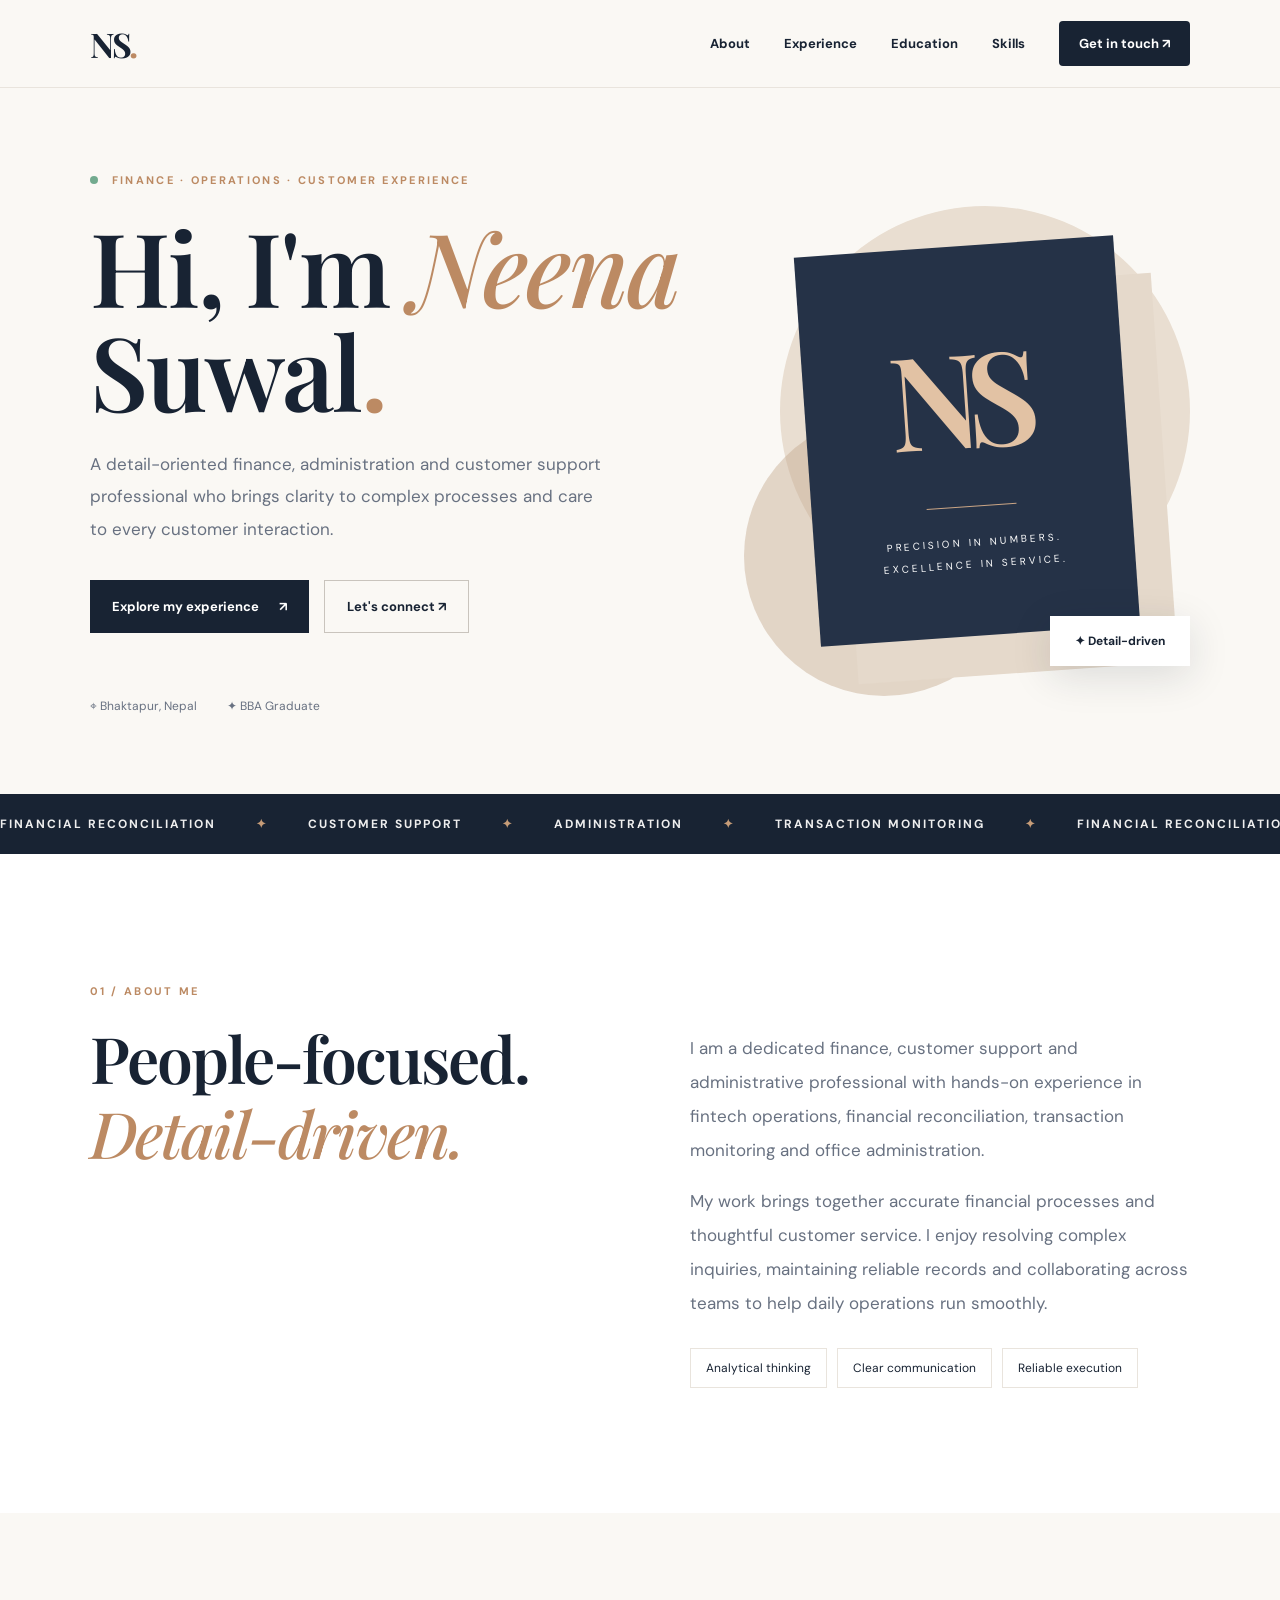
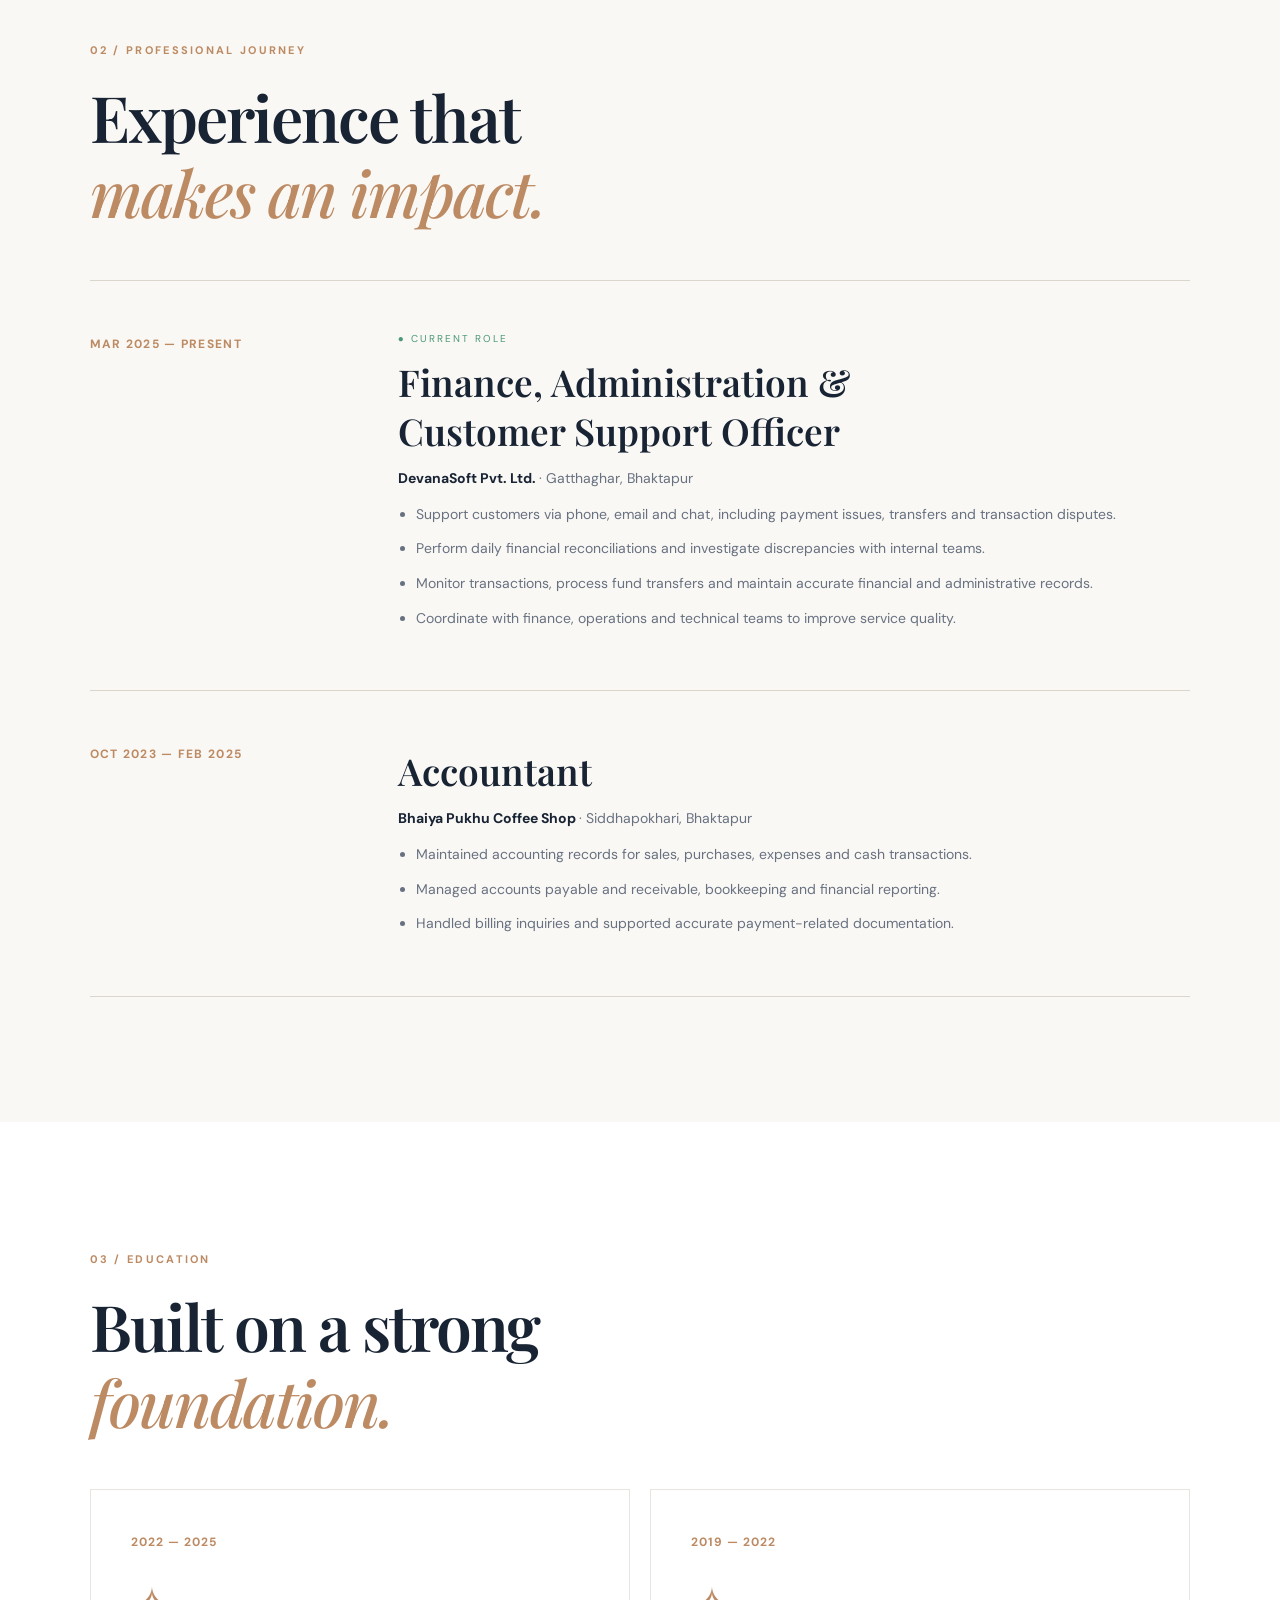
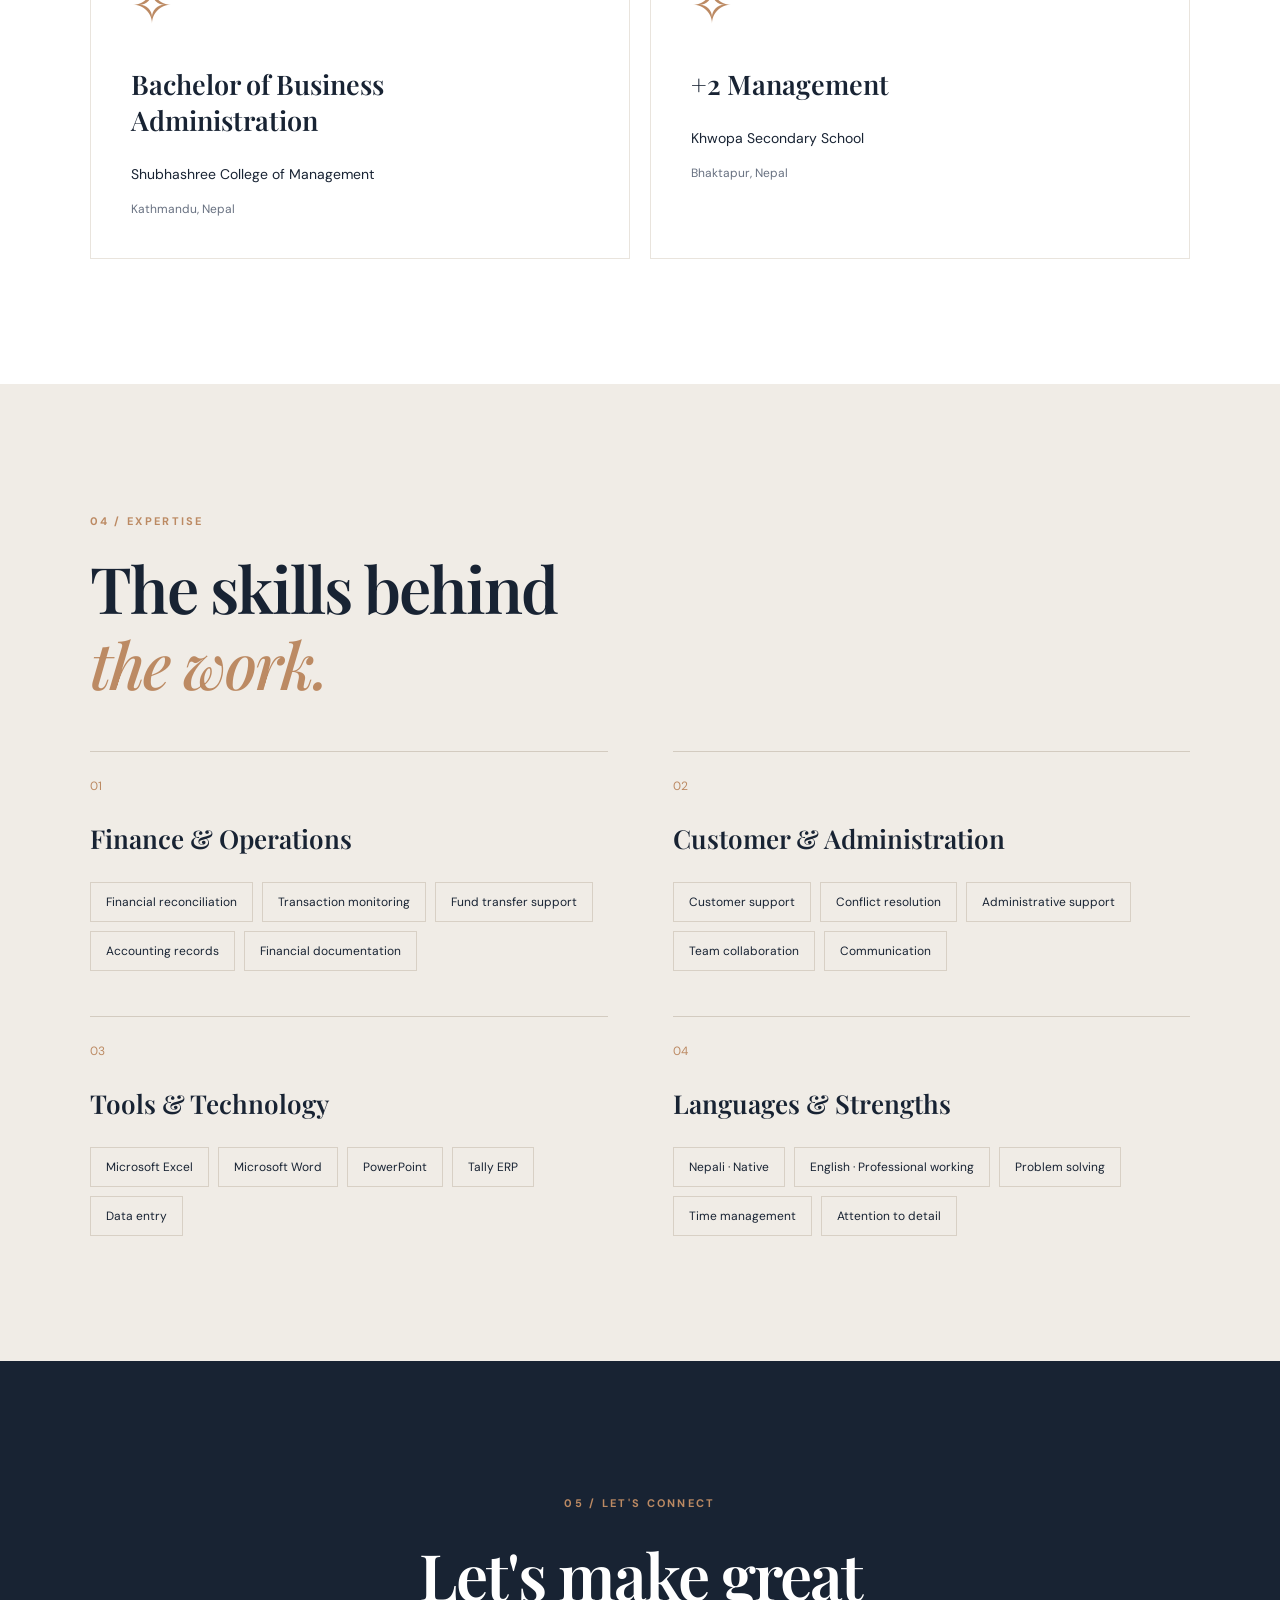
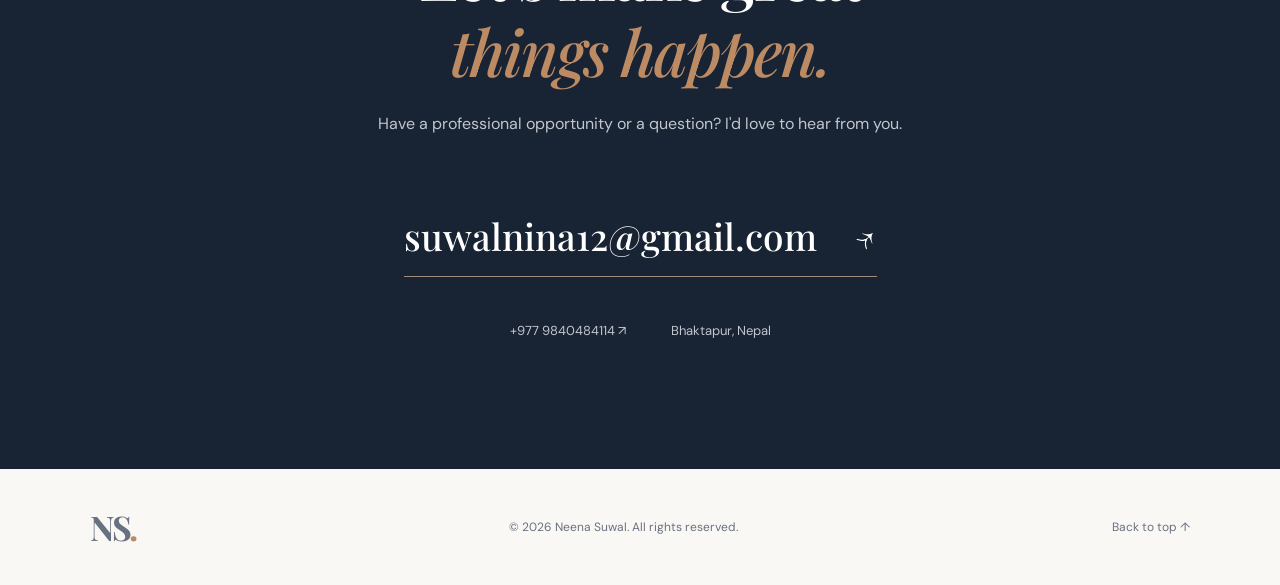
==== index.html @ aa57dc67 "Add files via upload" ====
<!DOCTYPE html>
<html lang="en">
<head>
<meta charset="UTF-8"><meta name="viewport" content="width=device-width,initial-scale=1"><meta name="description" content="Neena Suwal — Finance, Administration and Customer Support Professional based in Bhaktapur, Nepal."><meta name="theme-color" content="#101827"><title>Neena Suwal | Finance & Operations Professional</title>
<link rel="preconnect" href="https://fonts.googleapis.com"><link rel="preconnect" href="https://fonts.gstatic.com" crossorigin><link href="https://fonts.googleapis.com/css2?family=DM+Sans:wght@400;500;600;700&family=Playfair+Display:wght@500;600;700&display=swap" rel="stylesheet"><link rel="stylesheet" href="style.css">
</head>
<body>
<header class="nav"><a class="brand" href="#home">NS<span>.</span></a><button class="menu" aria-label="Toggle navigation" aria-expanded="false">☰</button><nav id="navlinks"><a href="#about">About</a><a href="#experience">Experience</a><a href="#education">Education</a><a href="#skills">Skills</a><a class="nav-cta" href="#contact">Get in touch ↗</a></nav></header>
<main>
<section id="home" class="hero"><div class="hero-content reveal"><span class="eyebrow"><span class="dot"></span> FINANCE · OPERATIONS · CUSTOMER EXPERIENCE</span><h1>Hi, I'm <em>Neena</em><br>Suwal<span class="period">.</span></h1><p class="hero-sub">A detail-oriented finance, administration and customer support professional who brings clarity to complex processes and care to every customer interaction.</p><div class="actions"><a class="btn primary" href="#experience">Explore my experience <span>↗</span></a><a class="btn ghost" href="mailto:suwalnina12@gmail.com">Let's connect ↗</a></div><div class="hero-meta"><span>⌖ Bhaktapur, Nepal</span><span>✦ BBA Graduate</span></div></div><div class="hero-art" aria-hidden="true"><div class="orb orb1"></div><div class="orb orb2"></div><div class="art-card"><div class="art-monogram">NS</div><div class="art-line"></div><span>PRECISION IN NUMBERS.<br>EXCELLENCE IN SERVICE.</span></div><div class="floating-tag">✦ Detail-driven</div></div></section>
<div class="ticker" aria-hidden="true"><div>FINANCIAL RECONCILIATION <span>✦</span> CUSTOMER SUPPORT <span>✦</span> ADMINISTRATION <span>✦</span> TRANSACTION MONITORING <span>✦</span> FINANCIAL RECONCILIATION <span>✦</span> CUSTOMER SUPPORT <span>✦</span></div></div>
<section id="about" class="section about"><div class="section-heading reveal"><span class="label">01 / ABOUT ME</span><h2>People-focused.<br><em>Detail-driven.</em></h2></div><div class="about-body reveal"><p>I am a dedicated finance, customer support and administrative professional with hands-on experience in fintech operations, financial reconciliation, transaction monitoring and office administration.</p><p>My work brings together accurate financial processes and thoughtful customer service. I enjoy resolving complex inquiries, maintaining reliable records and collaborating across teams to help daily operations run smoothly.</p><div class="pill-row"><span>Analytical thinking</span><span>Clear communication</span><span>Reliable execution</span></div></div></section>
<section id="experience" class="section experience"><div class="section-heading reveal"><span class="label">02 / PROFESSIONAL JOURNEY</span><h2>Experience that<br><em>makes an impact.</em></h2></div><div class="timeline"><article class="job reveal"><div class="job-date">MAR 2025 — PRESENT</div><div class="job-main"><span class="current">● CURRENT ROLE</span><h3>Finance, Administration &<br>Customer Support Officer</h3><p class="company">DevanaSoft Pvt. Ltd. <span>· Gatthaghar, Bhaktapur</span></p><ul><li>Support customers via phone, email and chat, including payment issues, transfers and transaction disputes.</li><li>Perform daily financial reconciliations and investigate discrepancies with internal teams.</li><li>Monitor transactions, process fund transfers and maintain accurate financial and administrative records.</li><li>Coordinate with finance, operations and technical teams to improve service quality.</li></ul></div></article><article class="job reveal"><div class="job-date">OCT 2023 — FEB 2025</div><div class="job-main"><h3>Accountant</h3><p class="company">Bhaiya Pukhu Coffee Shop <span>· Siddhapokhari, Bhaktapur</span></p><ul><li>Maintained accounting records for sales, purchases, expenses and cash transactions.</li><li>Managed accounts payable and receivable, bookkeeping and financial reporting.</li><li>Handled billing inquiries and supported accurate payment-related documentation.</li></ul></div></article></div></section>
<section id="education" class="section education"><div class="section-heading reveal"><span class="label">03 / EDUCATION</span><h2>Built on a strong<br><em>foundation.</em></h2></div><div class="edu-grid"><article class="edu-card reveal"><span class="edu-year">2022 — 2025</span><div class="edu-icon">✧</div><h3>Bachelor of Business Administration</h3><p>Shubhashree College of Management</p><span class="edu-place">Kathmandu, Nepal</span></article><article class="edu-card reveal"><span class="edu-year">2019 — 2022</span><div class="edu-icon">✧</div><h3>+2 Management</h3><p>Khwopa Secondary School</p><span class="edu-place">Bhaktapur, Nepal</span></article></div></section>
<section id="skills" class="section skills"><div class="section-heading reveal"><span class="label">04 / EXPERTISE</span><h2>The skills behind<br><em>the work.</em></h2></div><div class="skills-grid reveal"><div class="skill-group"><span class="skill-num">01</span><h3>Finance & Operations</h3><div class="skill-tags"><span>Financial reconciliation</span><span>Transaction monitoring</span><span>Fund transfer support</span><span>Accounting records</span><span>Financial documentation</span></div></div><div class="skill-group"><span class="skill-num">02</span><h3>Customer & Administration</h3><div class="skill-tags"><span>Customer support</span><span>Conflict resolution</span><span>Administrative support</span><span>Team collaboration</span><span>Communication</span></div></div><div class="skill-group"><span class="skill-num">03</span><h3>Tools & Technology</h3><div class="skill-tags"><span>Microsoft Excel</span><span>Microsoft Word</span><span>PowerPoint</span><span>Tally ERP</span><span>Data entry</span></div></div><div class="skill-group"><span class="skill-num">04</span><h3>Languages & Strengths</h3><div class="skill-tags"><span>Nepali · Native</span><span>English · Professional working</span><span>Problem solving</span><span>Time management</span><span>Attention to detail</span></div></div></div></section>
<section id="contact" class="contact section"><span class="label reveal">05 / LET'S CONNECT</span><h2 class="reveal">Let's make great<br><em>things happen.</em></h2><p class="reveal">Have a professional opportunity or a question? I'd love to hear from you.</p><a class="contact-email reveal" href="mailto:suwalnina12@gmail.com">suwalnina12@gmail.com <span>↗</span></a><div class="contact-details reveal"><a href="tel:+9779840484114">+977 9840484114 ↗</a><span>Bhaktapur, Nepal</span></div></section>
</main><footer><a href="#home" class="brand">NS<span>.</span></a><span>© <span id="year"></span> Neena Suwal. All rights reserved.</span><a href="#home">Back to top ↑</a></footer>
<script src="script.js"></script>
</body></html>
---- style.css ----
:root{--ink:#182333;--muted:#687181;--cream:#faf8f4;--white:#fff;--accent:#bc8a63;--line:#e9e4dd}*{box-sizing:border-box}html{scroll-behavior:smooth}body{margin:0;color:var(--ink);background:var(--cream);font-family:'DM Sans',sans-serif}a{color:inherit;text-decoration:none}button{font:inherit}.nav{height:88px;display:flex;align-items:center;justify-content:space-between;padding:0 7%;background:rgba(250,248,244,.94);position:sticky;top:0;z-index:30;border-bottom:1px solid var(--line);backdrop-filter:blur(14px)}.brand{font:700 34px 'Playfair Display',serif;letter-spacing:-3px}.brand span,.period{color:var(--accent)}nav{display:flex;align-items:center;gap:34px}nav a{font-size:13px;font-weight:700}nav a:hover{color:var(--accent)}.nav-cta{background:var(--ink);color:white;padding:14px 20px;border-radius:4px}.nav-cta:hover{color:white;background:var(--accent)}.menu{display:none}.hero{min-height:680px;display:grid;grid-template-columns:1.15fr .85fr;align-items:center;padding:80px 7%;gap:50px;overflow:hidden}.eyebrow,.label{font-size:11px;letter-spacing:2.3px;font-weight:700;color:var(--accent)}.dot{display:inline-block;background:#72aa8e;width:8px;height:8px;border-radius:50%;margin-right:9px}.hero h1,h2{font-family:'Playfair Display',serif;letter-spacing:-2px;font-weight:600}.hero h1{font-size:clamp(70px,8vw,125px);line-height:1.02;margin:25px 0}.hero h1 em,h2 em{font-weight:500;color:var(--accent)}.hero-sub{font-size:17px;line-height:1.9;color:var(--muted);max-width:520px}.actions{display:flex;gap:15px;margin:35px 0}.btn{padding:17px 22px;font-size:13px;font-weight:700;display:inline-flex;gap:20px;align-items:center}.primary{background:var(--ink);color:white}.primary:hover{background:var(--accent)}.ghost{border:1px solid #c9c4bd}.ghost:hover{border-color:var(--accent);color:var(--accent)}.hero-meta{display:flex;gap:30px;font-size:12px;color:var(--muted);margin-top:65px}.hero-art{height:510px;position:relative;display:grid;place-items:center}.orb{position:absolute;border-radius:50%}.orb1{width:410px;height:410px;background:#e9ded1;right:0;top:20px}.orb2{width:280px;height:280px;background:#c4a88e;left:0;bottom:0;opacity:.45}.art-card{position:relative;width:320px;height:390px;background:#253247;box-shadow:35px 40px 0 #e5d9cb;display:flex;flex-direction:column;align-items:center;justify-content:center;color:#fff;transform:rotate(-4deg)}.art-monogram{font:600 130px 'Playfair Display',serif;color:#e2c2a4;letter-spacing:-15px;margin-left:-15px}.art-line{height:1px;width:90px;background:#caa585;margin:25px 0}.art-card span{text-align:center;letter-spacing:3px;line-height:2.2;font-size:10px}.floating-tag{position:absolute;bottom:30px;right:0;background:white;box-shadow:0 10px 40px #18233322;padding:17px 25px;font-size:12px;font-weight:700}.ticker{background:var(--ink);color:#eee;padding:22px 0;overflow:hidden;white-space:nowrap;font-size:12px;letter-spacing:2px;font-weight:700}.ticker div{width:max-content;animation:marquee 30s linear infinite}.ticker span{color:#c69c78;margin:0 35px}@keyframes marquee{to{transform:translateX(-50%)}}.section{padding:125px 7%;scroll-margin-top:80px}.section-heading h2,.contact h2{font-size:clamp(43px,5vw,75px);line-height:1.18;margin:20px 0 50px}.about{display:grid;grid-template-columns:1fr 1fr;gap:9%;background:#fff}.about-body{padding-top:35px}.about-body p{font-size:17px;line-height:2;color:var(--muted)}.pill-row{display:flex;flex-wrap:wrap;gap:10px;margin-top:28px}.pill-row span,.skill-tags span{border:1px solid var(--line);padding:11px 15px;font-size:12px;background:#fff}.experience{background:var(--cream)}.timeline{border-top:1px solid #dcd5cb}.job{display:grid;grid-template-columns:28% 72%;border-bottom:1px solid #dcd5cb;padding:45px 0}.job-date{font-size:12px;letter-spacing:1.3px;color:var(--accent);font-weight:700;padding-top:10px}.current{font-size:10px;letter-spacing:2px;color:#4b9977}.job h3{font:600 clamp(24px,3vw,37px) 'Playfair Display',serif;margin:10px 0}.company{font-size:14px;font-weight:700}.company span{font-weight:400;color:var(--muted)}.job ul{padding-left:18px;max-width:720px;color:var(--muted);line-height:1.9;font-size:14px}.job li{margin:8px 0}.education{background:#fff}.edu-grid{display:grid;grid-template-columns:1fr 1fr;gap:20px}.edu-card{border:1px solid var(--line);padding:40px;min-height:320px;position:relative;transition:.3s}.edu-card:hover{border-color:var(--accent);transform:translateY(-5px)}.edu-year{font-size:12px;color:var(--accent);font-weight:700;letter-spacing:1px}.edu-icon{font-size:50px;color:var(--accent);margin:22px 0}.edu-card h3{font:600 27px 'Playfair Display',serif;max-width:350px}.edu-card p{font-size:14px}.edu-place{font-size:12px;color:var(--muted)}.skills{background:#f0ece6}.skills-grid{display:grid;grid-template-columns:1fr 1fr;gap:45px 65px}.skill-group{border-top:1px solid #d3cbc0;padding-top:22px}.skill-num{font-size:12px;color:var(--accent)}.skill-group h3{font:600 26px 'Playfair Display',serif}.skill-tags{display:flex;flex-wrap:wrap;gap:9px}.skill-tags span{background:transparent;border-color:#d8d0c5}.contact{background:var(--ink);color:#fff;text-align:center;padding-top:130px;padding-bottom:130px}.contact h2{margin:25px 0}.contact>p{color:#c1c6ce;font-size:16px}.contact-email{display:inline-flex;align-items:center;gap:35px;border-bottom:1px solid #9f8b7b;padding:16px 0;font:500 clamp(19px,3vw,37px) 'Playfair Display',serif;margin:45px 0}.contact-email:hover{color:#d7ae8c}.contact-details{display:flex;justify-content:center;gap:45px;color:#c1c6ce;font-size:13px}footer{display:flex;justify-content:space-between;align-items:center;padding:35px 7%;font-size:12px;color:var(--muted)}.reveal{opacity:0;transform:translateY(22px);transition:opacity .7s ease,transform .7s ease}.reveal.visible{opacity:1;transform:none}@media(max-width:850px){.nav{height:70px}.menu{display:block;background:none;border:0;font-size:24px;cursor:pointer}nav{display:none;position:absolute;top:70px;left:0;right:0;background:var(--cream);padding:25px 7%;flex-direction:column;align-items:flex-start;box-shadow:0 15px 20px #0001}nav.open{display:flex}.hero{grid-template-columns:1fr;padding-top:75px}.hero-art{height:380px}.orb1{width:310px;height:310px;right:12%}.orb2{width:200px;height:200px;left:15%}.art-card{width:245px;height:290px}.art-monogram{font-size:90px}.about{grid-template-columns:1fr;gap:0}.about-body{padding-top:0}.section{padding:85px 7%}}@media(max-width:580px){.hero{padding:55px 6%}.hero h1{font-size:67px}.hero-sub{font-size:15px}.actions{flex-wrap:wrap}.hero-meta{margin-top:40px;gap:15px;flex-wrap:wrap}.hero-art{height:340px}.section{padding:75px 6%}.job{grid-template-columns:1fr;gap:10px}.edu-grid,.skills-grid{grid-template-columns:1fr}.edu-card{min-height:280px}.contact-details{flex-direction:column;gap:15px}.contact-email{gap:12px}footer{gap:20px;flex-wrap:wrap}.section-heading h2{margin-bottom:30px}}@media(prefers-reduced-motion:reduce){*,*:before,*:after{animation:none!important;scroll-behavior:auto!important}.reveal{opacity:1;transform:none}}
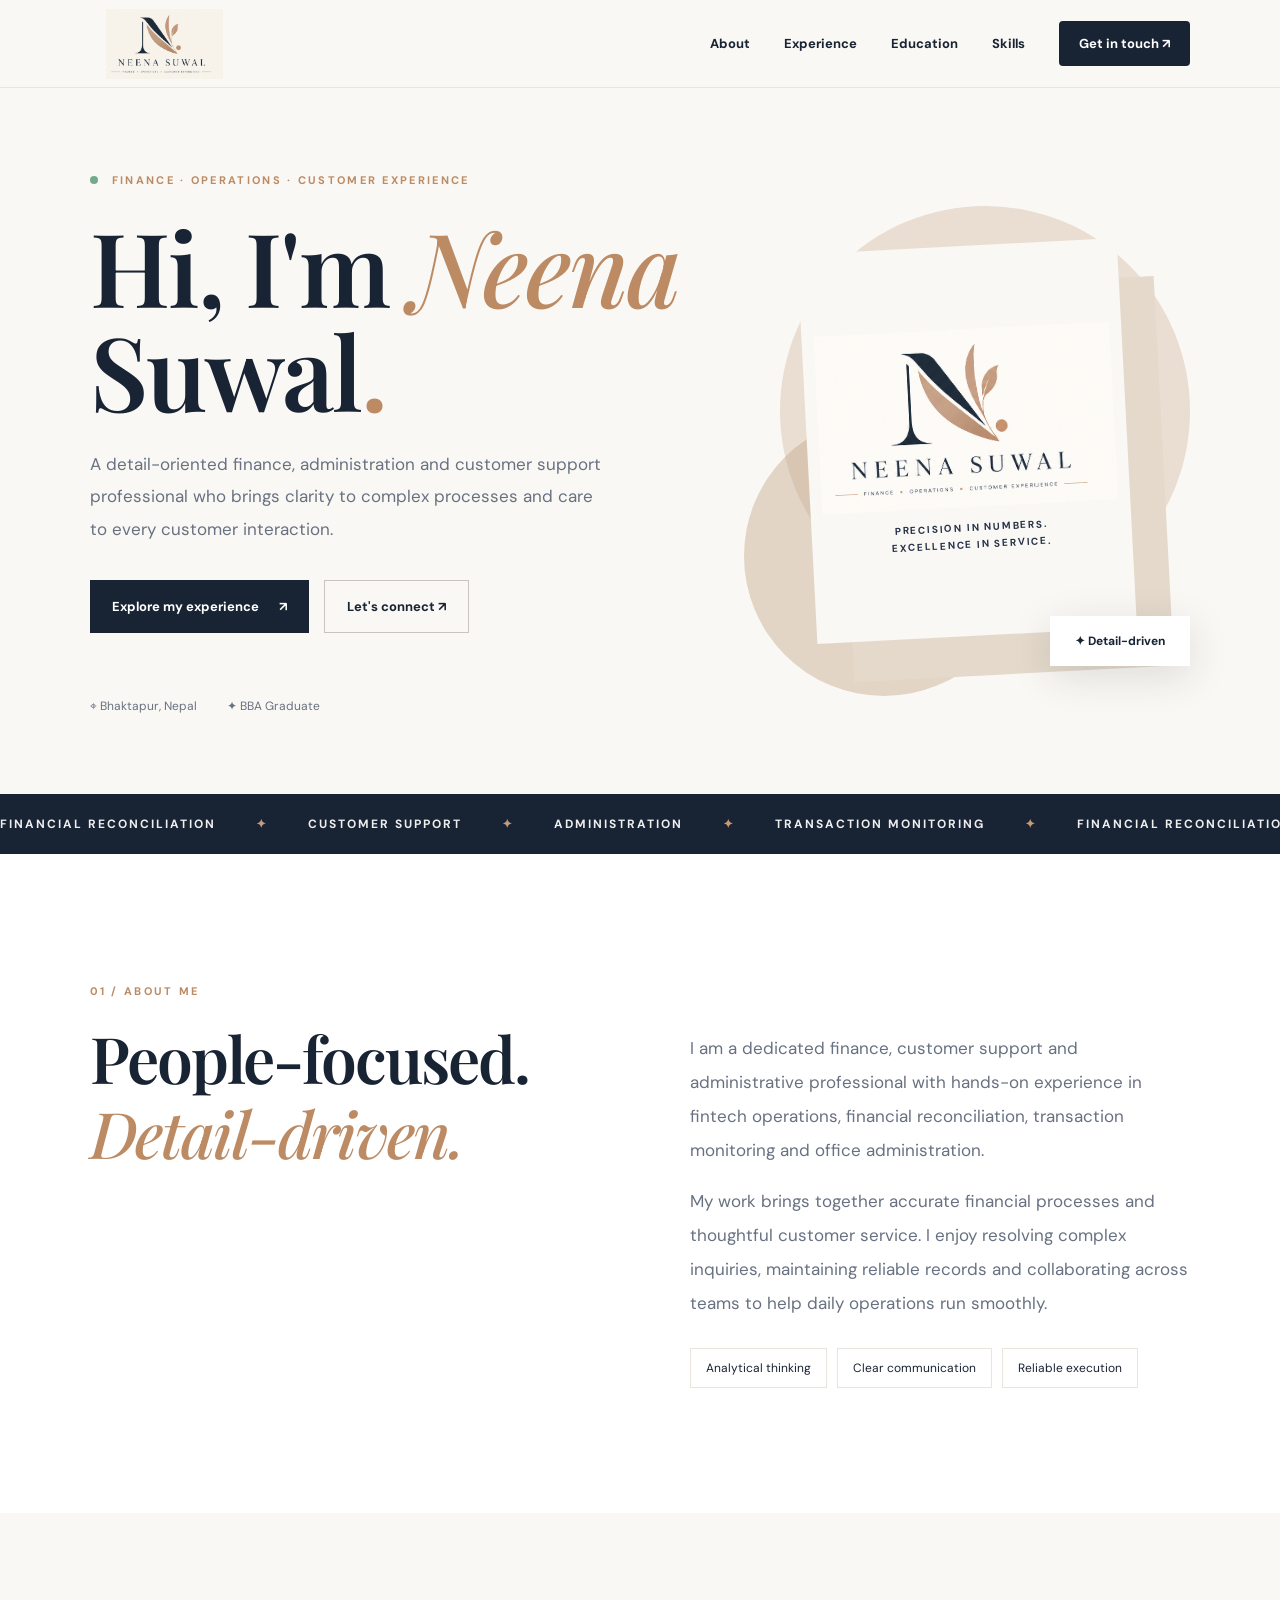
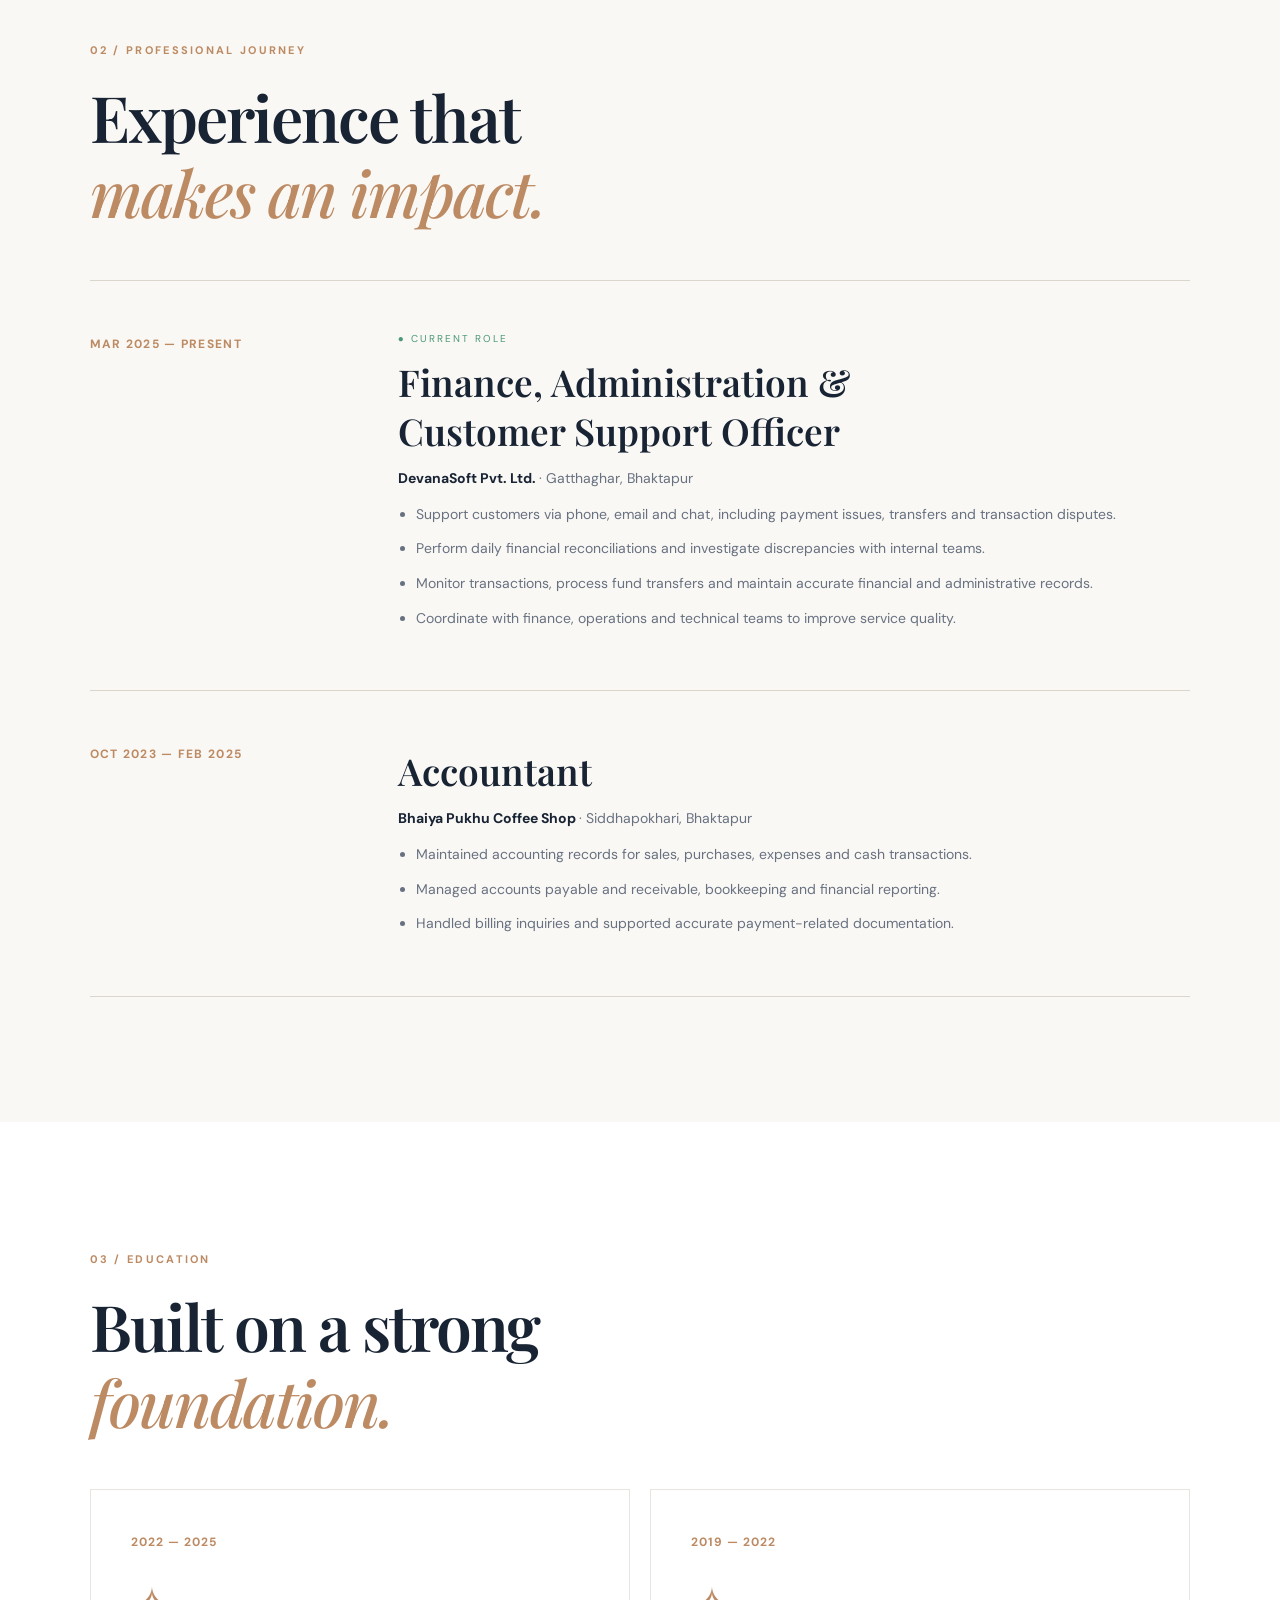
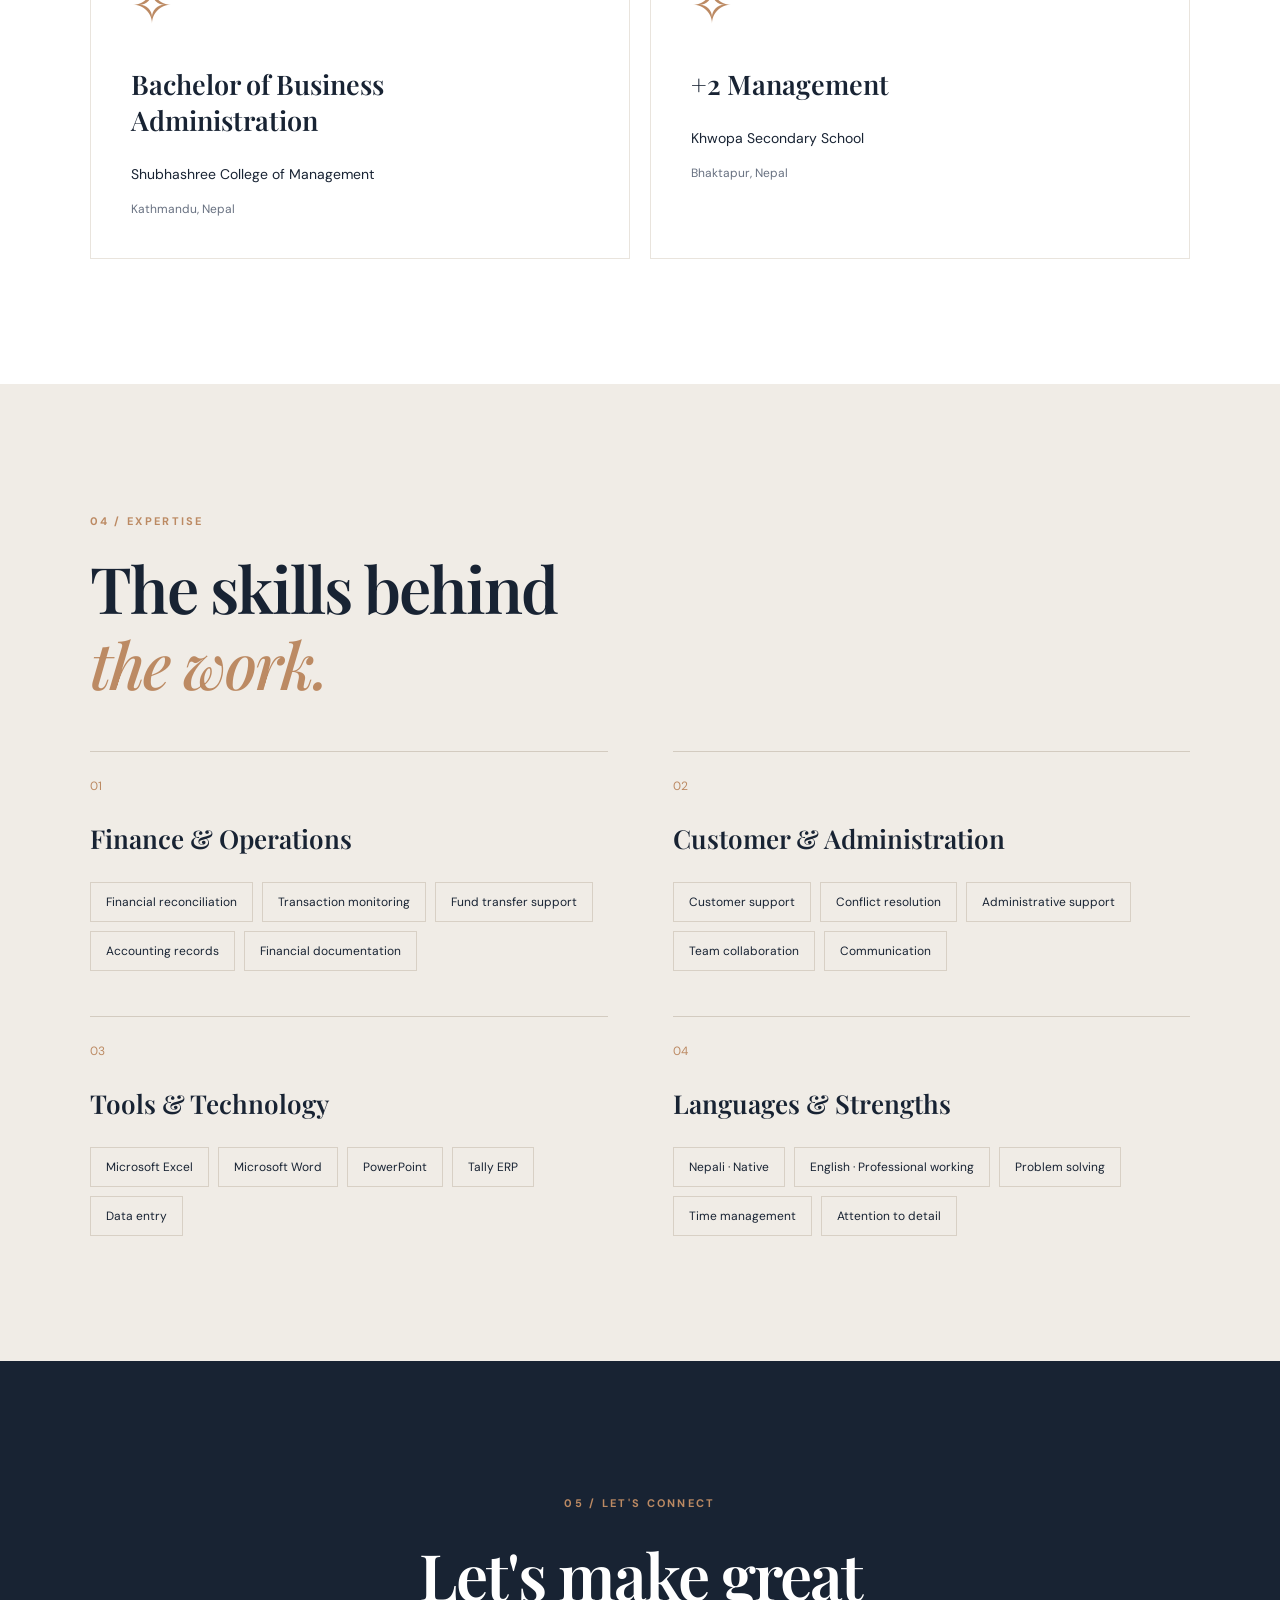
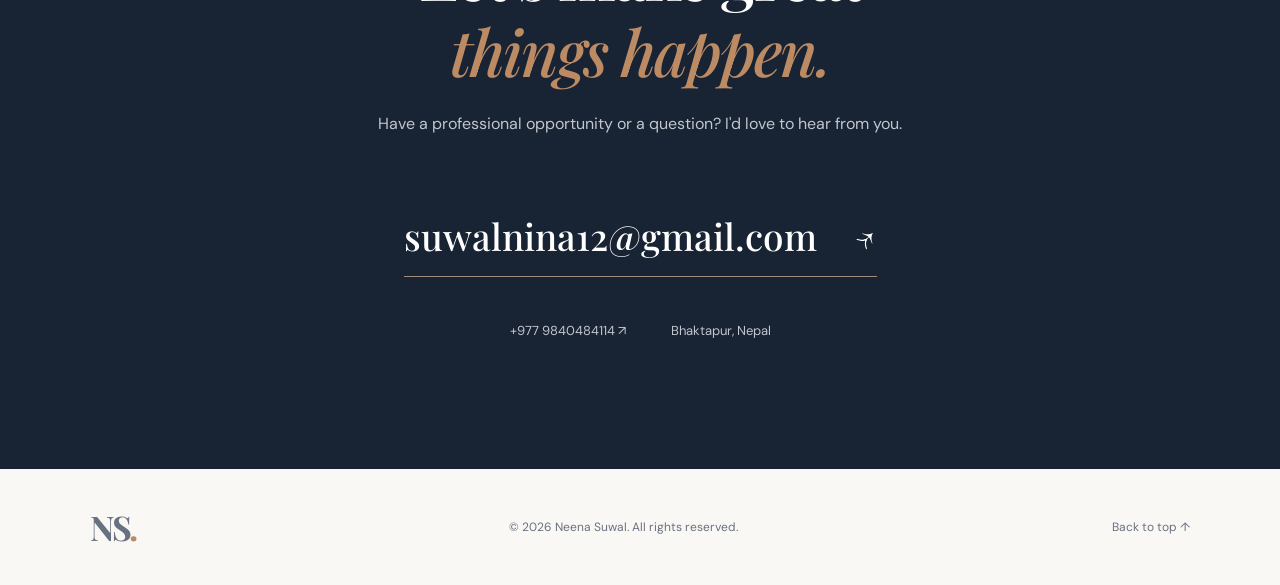
==== commit 15991c84: "Add files via upload" ====
--- a/index.html
+++ b/index.html
@@ -2,12 +2,12 @@
 <html lang="en">
 <head>
 <meta charset="UTF-8"><meta name="viewport" content="width=device-width,initial-scale=1"><meta name="description" content="Neena Suwal — Finance, Administration and Customer Support Professional based in Bhaktapur, Nepal."><meta name="theme-color" content="#101827"><title>Neena Suwal | Finance & Operations Professional</title>
-<link rel="preconnect" href="https://fonts.googleapis.com"><link rel="preconnect" href="https://fonts.gstatic.com" crossorigin><link href="https://fonts.googleapis.com/css2?family=DM+Sans:wght@400;500;600;700&family=Playfair+Display:wght@500;600;700&display=swap" rel="stylesheet"><link rel="stylesheet" href="style.css">
+<link rel="icon" type="image/png" href="neena-logo.png"><link rel="preconnect" href="https://fonts.googleapis.com"><link rel="preconnect" href="https://fonts.gstatic.com" crossorigin><link href="https://fonts.googleapis.com/css2?family=DM+Sans:wght@400;500;600;700&family=Playfair+Display:wght@500;600;700&display=swap" rel="stylesheet"><link rel="stylesheet" href="style.css">
 </head>
 <body>
-<header class="nav"><a class="brand" href="#home">NS<span>.</span></a><button class="menu" aria-label="Toggle navigation" aria-expanded="false">☰</button><nav id="navlinks"><a href="#about">About</a><a href="#experience">Experience</a><a href="#education">Education</a><a href="#skills">Skills</a><a class="nav-cta" href="#contact">Get in touch ↗</a></nav></header>
+<header class="nav"><a class="brand brand-logo" href="#home" aria-label="Neena Suwal home"><img src="neena-logo.png" alt="Neena Suwal logo"></a><button class="menu" aria-label="Toggle navigation" aria-expanded="false">☰</button><nav id="navlinks"><a href="#about">About</a><a href="#experience">Experience</a><a href="#education">Education</a><a href="#skills">Skills</a><a class="nav-cta" href="#contact">Get in touch ↗</a></nav></header>
 <main>
-<section id="home" class="hero"><div class="hero-content reveal"><span class="eyebrow"><span class="dot"></span> FINANCE · OPERATIONS · CUSTOMER EXPERIENCE</span><h1>Hi, I'm <em>Neena</em><br>Suwal<span class="period">.</span></h1><p class="hero-sub">A detail-oriented finance, administration and customer support professional who brings clarity to complex processes and care to every customer interaction.</p><div class="actions"><a class="btn primary" href="#experience">Explore my experience <span>↗</span></a><a class="btn ghost" href="mailto:suwalnina12@gmail.com">Let's connect ↗</a></div><div class="hero-meta"><span>⌖ Bhaktapur, Nepal</span><span>✦ BBA Graduate</span></div></div><div class="hero-art" aria-hidden="true"><div class="orb orb1"></div><div class="orb orb2"></div><div class="art-card"><div class="art-monogram">NS</div><div class="art-line"></div><span>PRECISION IN NUMBERS.<br>EXCELLENCE IN SERVICE.</span></div><div class="floating-tag">✦ Detail-driven</div></div></section>
+<section id="home" class="hero"><div class="hero-content reveal"><span class="eyebrow"><span class="dot"></span> FINANCE · OPERATIONS · CUSTOMER EXPERIENCE</span><h1>Hi, I'm <em>Neena</em><br>Suwal<span class="period">.</span></h1><p class="hero-sub">A detail-oriented finance, administration and customer support professional who brings clarity to complex processes and care to every customer interaction.</p><div class="actions"><a class="btn primary" href="#experience">Explore my experience <span>↗</span></a><a class="btn ghost" href="mailto:suwalnina12@gmail.com">Let's connect ↗</a></div><div class="hero-meta"><span>⌖ Bhaktapur, Nepal</span><span>✦ BBA Graduate</span></div></div><div class="hero-art" aria-hidden="true"><div class="orb orb1"></div><div class="orb orb2"></div><div class="art-card"><img class="hero-brand-image" src="neena-logo.png" alt="" /><span class="hero-brand-caption">PRECISION IN NUMBERS.<br>EXCELLENCE IN SERVICE.</span></div><div class="floating-tag">✦ Detail-driven</div></div></section>
 <div class="ticker" aria-hidden="true"><div>FINANCIAL RECONCILIATION <span>✦</span> CUSTOMER SUPPORT <span>✦</span> ADMINISTRATION <span>✦</span> TRANSACTION MONITORING <span>✦</span> FINANCIAL RECONCILIATION <span>✦</span> CUSTOMER SUPPORT <span>✦</span></div></div>
 <section id="about" class="section about"><div class="section-heading reveal"><span class="label">01 / ABOUT ME</span><h2>People-focused.<br><em>Detail-driven.</em></h2></div><div class="about-body reveal"><p>I am a dedicated finance, customer support and administrative professional with hands-on experience in fintech operations, financial reconciliation, transaction monitoring and office administration.</p><p>My work brings together accurate financial processes and thoughtful customer service. I enjoy resolving complex inquiries, maintaining reliable records and collaborating across teams to help daily operations run smoothly.</p><div class="pill-row"><span>Analytical thinking</span><span>Clear communication</span><span>Reliable execution</span></div></div></section>
 <section id="experience" class="section experience"><div class="section-heading reveal"><span class="label">02 / PROFESSIONAL JOURNEY</span><h2>Experience that<br><em>makes an impact.</em></h2></div><div class="timeline"><article class="job reveal"><div class="job-date">MAR 2025 — PRESENT</div><div class="job-main"><span class="current">● CURRENT ROLE</span><h3>Finance, Administration &<br>Customer Support Officer</h3><p class="company">DevanaSoft Pvt. Ltd. <span>· Gatthaghar, Bhaktapur</span></p><ul><li>Support customers via phone, email and chat, including payment issues, transfers and transaction disputes.</li><li>Perform daily financial reconciliations and investigate discrepancies with internal teams.</li><li>Monitor transactions, process fund transfers and maintain accurate financial and administrative records.</li><li>Coordinate with finance, operations and technical teams to improve service quality.</li></ul></div></article><article class="job reveal"><div class="job-date">OCT 2023 — FEB 2025</div><div class="job-main"><h3>Accountant</h3><p class="company">Bhaiya Pukhu Coffee Shop <span>· Siddhapokhari, Bhaktapur</span></p><ul><li>Maintained accounting records for sales, purchases, expenses and cash transactions.</li><li>Managed accounts payable and receivable, bookkeeping and financial reporting.</li><li>Handled billing inquiries and supported accurate payment-related documentation.</li></ul></div></article></div></section>
--- a/style.css
+++ b/style.css
@@ -1 +1,10 @@
 :root{--ink:#182333;--muted:#687181;--cream:#faf8f4;--white:#fff;--accent:#bc8a63;--line:#e9e4dd}*{box-sizing:border-box}html{scroll-behavior:smooth}body{margin:0;color:var(--ink);background:var(--cream);font-family:'DM Sans',sans-serif}a{color:inherit;text-decoration:none}button{font:inherit}.nav{height:88px;display:flex;align-items:center;justify-content:space-between;padding:0 7%;background:rgba(250,248,244,.94);position:sticky;top:0;z-index:30;border-bottom:1px solid var(--line);backdrop-filter:blur(14px)}.brand{font:700 34px 'Playfair Display',serif;letter-spacing:-3px}.brand span,.period{color:var(--accent)}nav{display:flex;align-items:center;gap:34px}nav a{font-size:13px;font-weight:700}nav a:hover{color:var(--accent)}.nav-cta{background:var(--ink);color:white;padding:14px 20px;border-radius:4px}.nav-cta:hover{color:white;background:var(--accent)}.menu{display:none}.hero{min-height:680px;display:grid;grid-template-columns:1.15fr .85fr;align-items:center;padding:80px 7%;gap:50px;overflow:hidden}.eyebrow,.label{font-size:11px;letter-spacing:2.3px;font-weight:700;color:var(--accent)}.dot{display:inline-block;background:#72aa8e;width:8px;height:8px;border-radius:50%;margin-right:9px}.hero h1,h2{font-family:'Playfair Display',serif;letter-spacing:-2px;font-weight:600}.hero h1{font-size:clamp(70px,8vw,125px);line-height:1.02;margin:25px 0}.hero h1 em,h2 em{font-weight:500;color:var(--accent)}.hero-sub{font-size:17px;line-height:1.9;color:var(--muted);max-width:520px}.actions{display:flex;gap:15px;margin:35px 0}.btn{padding:17px 22px;font-size:13px;font-weight:700;display:inline-flex;gap:20px;align-items:center}.primary{background:var(--ink);color:white}.primary:hover{background:var(--accent)}.ghost{border:1px solid #c9c4bd}.ghost:hover{border-color:var(--accent);color:var(--accent)}.hero-meta{display:flex;gap:30px;font-size:12px;color:var(--muted);margin-top:65px}.hero-art{height:510px;position:relative;display:grid;place-items:center}.orb{position:absolute;border-radius:50%}.orb1{width:410px;height:410px;background:#e9ded1;right:0;top:20px}.orb2{width:280px;height:280px;background:#c4a88e;left:0;bottom:0;opacity:.45}.art-card{position:relative;width:320px;height:390px;background:#253247;box-shadow:35px 40px 0 #e5d9cb;display:flex;flex-direction:column;align-items:center;justify-content:center;color:#fff;transform:rotate(-4deg)}.art-monogram{font:600 130px 'Playfair Display',serif;color:#e2c2a4;letter-spacing:-15px;margin-left:-15px}.art-line{height:1px;width:90px;background:#caa585;margin:25px 0}.art-card span{text-align:center;letter-spacing:3px;line-height:2.2;font-size:10px}.floating-tag{position:absolute;bottom:30px;right:0;background:white;box-shadow:0 10px 40px #18233322;padding:17px 25px;font-size:12px;font-weight:700}.ticker{background:var(--ink);color:#eee;padding:22px 0;overflow:hidden;white-space:nowrap;font-size:12px;letter-spacing:2px;font-weight:700}.ticker div{width:max-content;animation:marquee 30s linear infinite}.ticker span{color:#c69c78;margin:0 35px}@keyframes marquee{to{transform:translateX(-50%)}}.section{padding:125px 7%;scroll-margin-top:80px}.section-heading h2,.contact h2{font-size:clamp(43px,5vw,75px);line-height:1.18;margin:20px 0 50px}.about{display:grid;grid-template-columns:1fr 1fr;gap:9%;background:#fff}.about-body{padding-top:35px}.about-body p{font-size:17px;line-height:2;color:var(--muted)}.pill-row{display:flex;flex-wrap:wrap;gap:10px;margin-top:28px}.pill-row span,.skill-tags span{border:1px solid var(--line);padding:11px 15px;font-size:12px;background:#fff}.experience{background:var(--cream)}.timeline{border-top:1px solid #dcd5cb}.job{display:grid;grid-template-columns:28% 72%;border-bottom:1px solid #dcd5cb;padding:45px 0}.job-date{font-size:12px;letter-spacing:1.3px;color:var(--accent);font-weight:700;padding-top:10px}.current{font-size:10px;letter-spacing:2px;color:#4b9977}.job h3{font:600 clamp(24px,3vw,37px) 'Playfair Display',serif;margin:10px 0}.company{font-size:14px;font-weight:700}.company span{font-weight:400;color:var(--muted)}.job ul{padding-left:18px;max-width:720px;color:var(--muted);line-height:1.9;font-size:14px}.job li{margin:8px 0}.education{background:#fff}.edu-grid{display:grid;grid-template-columns:1fr 1fr;gap:20px}.edu-card{border:1px solid var(--line);padding:40px;min-height:320px;position:relative;transition:.3s}.edu-card:hover{border-color:var(--accent);transform:translateY(-5px)}.edu-year{font-size:12px;color:var(--accent);font-weight:700;letter-spacing:1px}.edu-icon{font-size:50px;color:var(--accent);margin:22px 0}.edu-card h3{font:600 27px 'Playfair Display',serif;max-width:350px}.edu-card p{font-size:14px}.edu-place{font-size:12px;color:var(--muted)}.skills{background:#f0ece6}.skills-grid{display:grid;grid-template-columns:1fr 1fr;gap:45px 65px}.skill-group{border-top:1px solid #d3cbc0;padding-top:22px}.skill-num{font-size:12px;color:var(--accent)}.skill-group h3{font:600 26px 'Playfair Display',serif}.skill-tags{display:flex;flex-wrap:wrap;gap:9px}.skill-tags span{background:transparent;border-color:#d8d0c5}.contact{background:var(--ink);color:#fff;text-align:center;padding-top:130px;padding-bottom:130px}.contact h2{margin:25px 0}.contact>p{color:#c1c6ce;font-size:16px}.contact-email{display:inline-flex;align-items:center;gap:35px;border-bottom:1px solid #9f8b7b;padding:16px 0;font:500 clamp(19px,3vw,37px) 'Playfair Display',serif;margin:45px 0}.contact-email:hover{color:#d7ae8c}.contact-details{display:flex;justify-content:center;gap:45px;color:#c1c6ce;font-size:13px}footer{display:flex;justify-content:space-between;align-items:center;padding:35px 7%;font-size:12px;color:var(--muted)}.reveal{opacity:0;transform:translateY(22px);transition:opacity .7s ease,transform .7s ease}.reveal.visible{opacity:1;transform:none}@media(max-width:850px){.nav{height:70px}.menu{display:block;background:none;border:0;font-size:24px;cursor:pointer}nav{display:none;position:absolute;top:70px;left:0;right:0;background:var(--cream);padding:25px 7%;flex-direction:column;align-items:flex-start;box-shadow:0 15px 20px #0001}nav.open{display:flex}.hero{grid-template-columns:1fr;padding-top:75px}.hero-art{height:380px}.orb1{width:310px;height:310px;right:12%}.orb2{width:200px;height:200px;left:15%}.art-card{width:245px;height:290px}.art-monogram{font-size:90px}.about{grid-template-columns:1fr;gap:0}.about-body{padding-top:0}.section{padding:85px 7%}}@media(max-width:580px){.hero{padding:55px 6%}.hero h1{font-size:67px}.hero-sub{font-size:15px}.actions{flex-wrap:wrap}.hero-meta{margin-top:40px;gap:15px;flex-wrap:wrap}.hero-art{height:340px}.section{padding:75px 6%}.job{grid-template-columns:1fr;gap:10px}.edu-grid,.skills-grid{grid-template-columns:1fr}.edu-card{min-height:280px}.contact-details{flex-direction:column;gap:15px}.contact-email{gap:12px}footer{gap:20px;flex-wrap:wrap}.section-heading h2{margin-bottom:30px}}@media(prefers-reduced-motion:reduce){*,*:before,*:after{animation:none!important;scroll-behavior:auto!important}.reveal{opacity:1;transform:none}}
+
+/* Neena Suwal brand logo */
+.brand-logo{display:inline-flex;align-items:center;flex-shrink:0;letter-spacing:normal}
+.brand-logo img{display:block;width:150px;height:70px;object-fit:contain;mix-blend-mode:multiply}
+.art-card{background:#faf8f4;padding:18px 12px;transform:rotate(-3deg);overflow:hidden}
+.hero-brand-image{display:block;width:100%;max-height:265px;object-fit:contain}
+.art-card .hero-brand-caption{color:#253247;font-weight:700;letter-spacing:1.8px;line-height:1.7;margin-top:12px}
+footer .brand-logo img{width:125px;height:55px}
+@media(max-width:850px){.brand-logo img{width:125px;height:60px}.hero-brand-image{max-height:190px}}
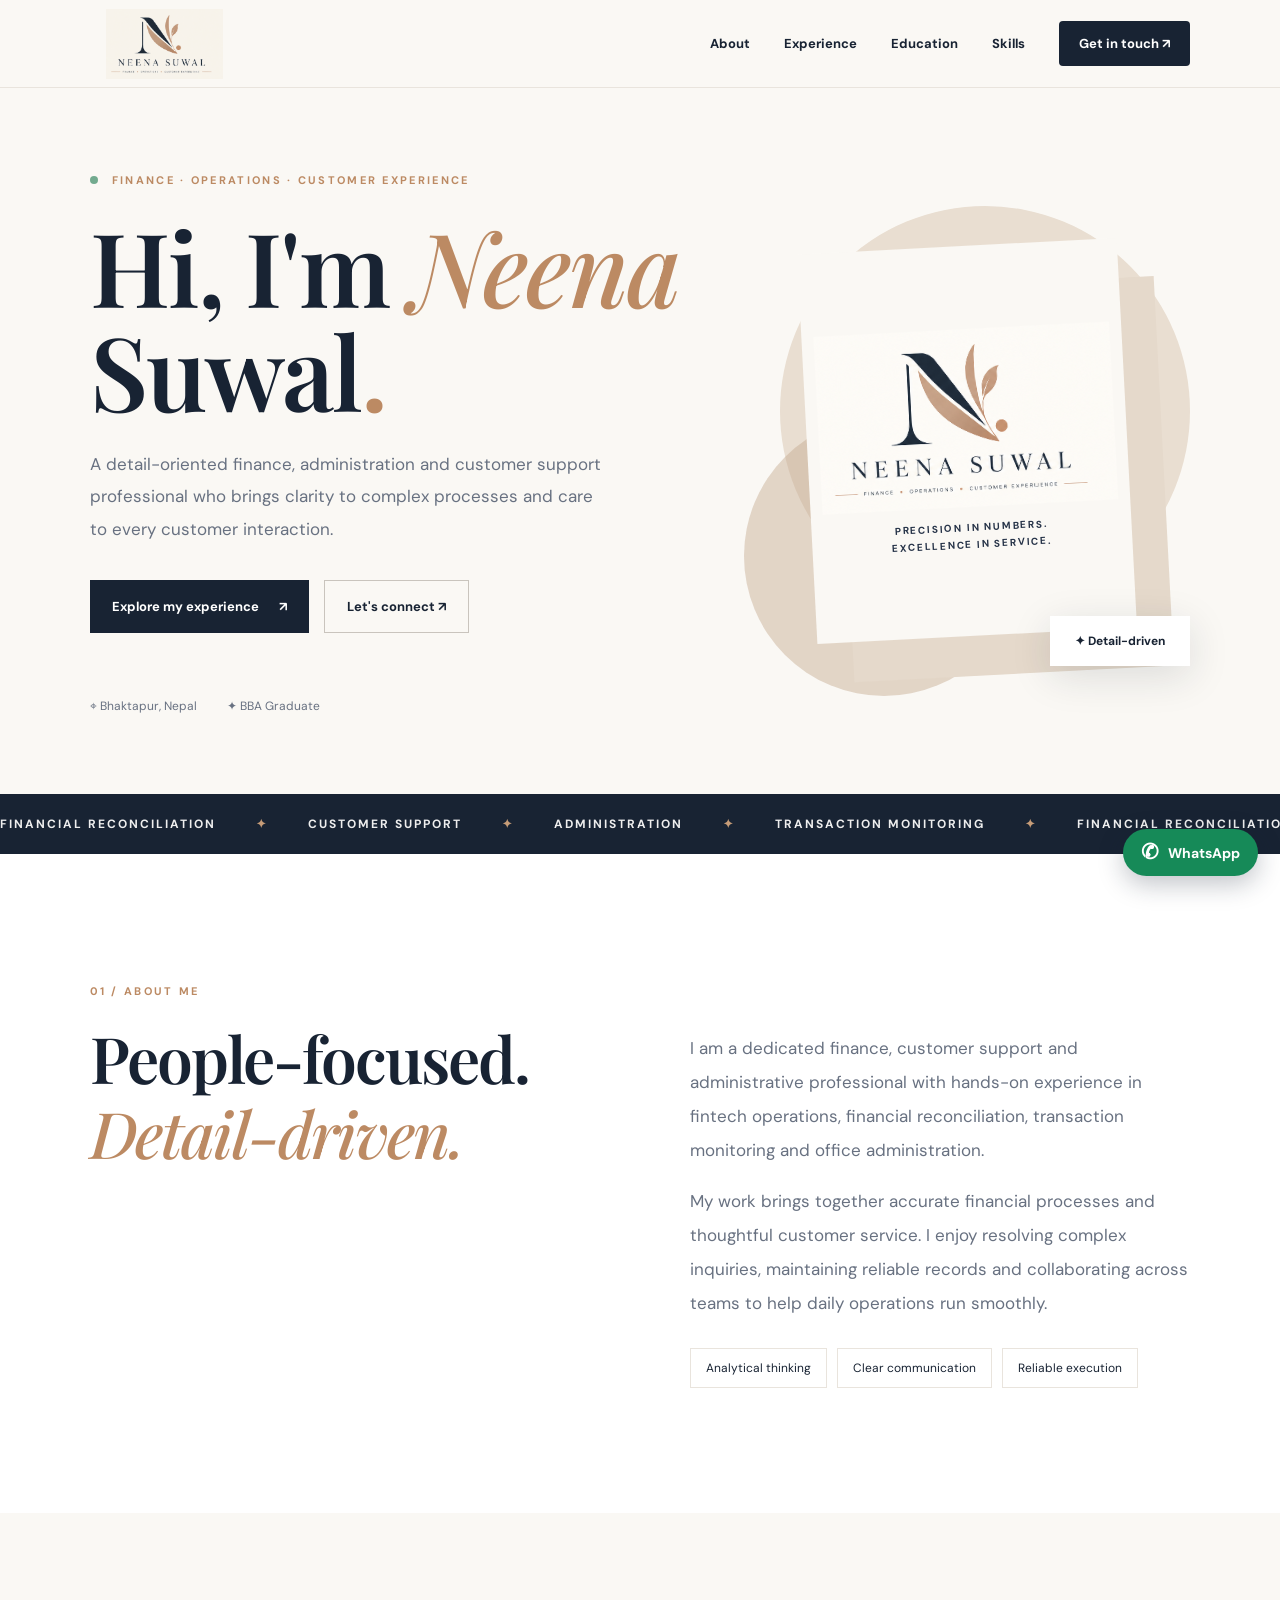
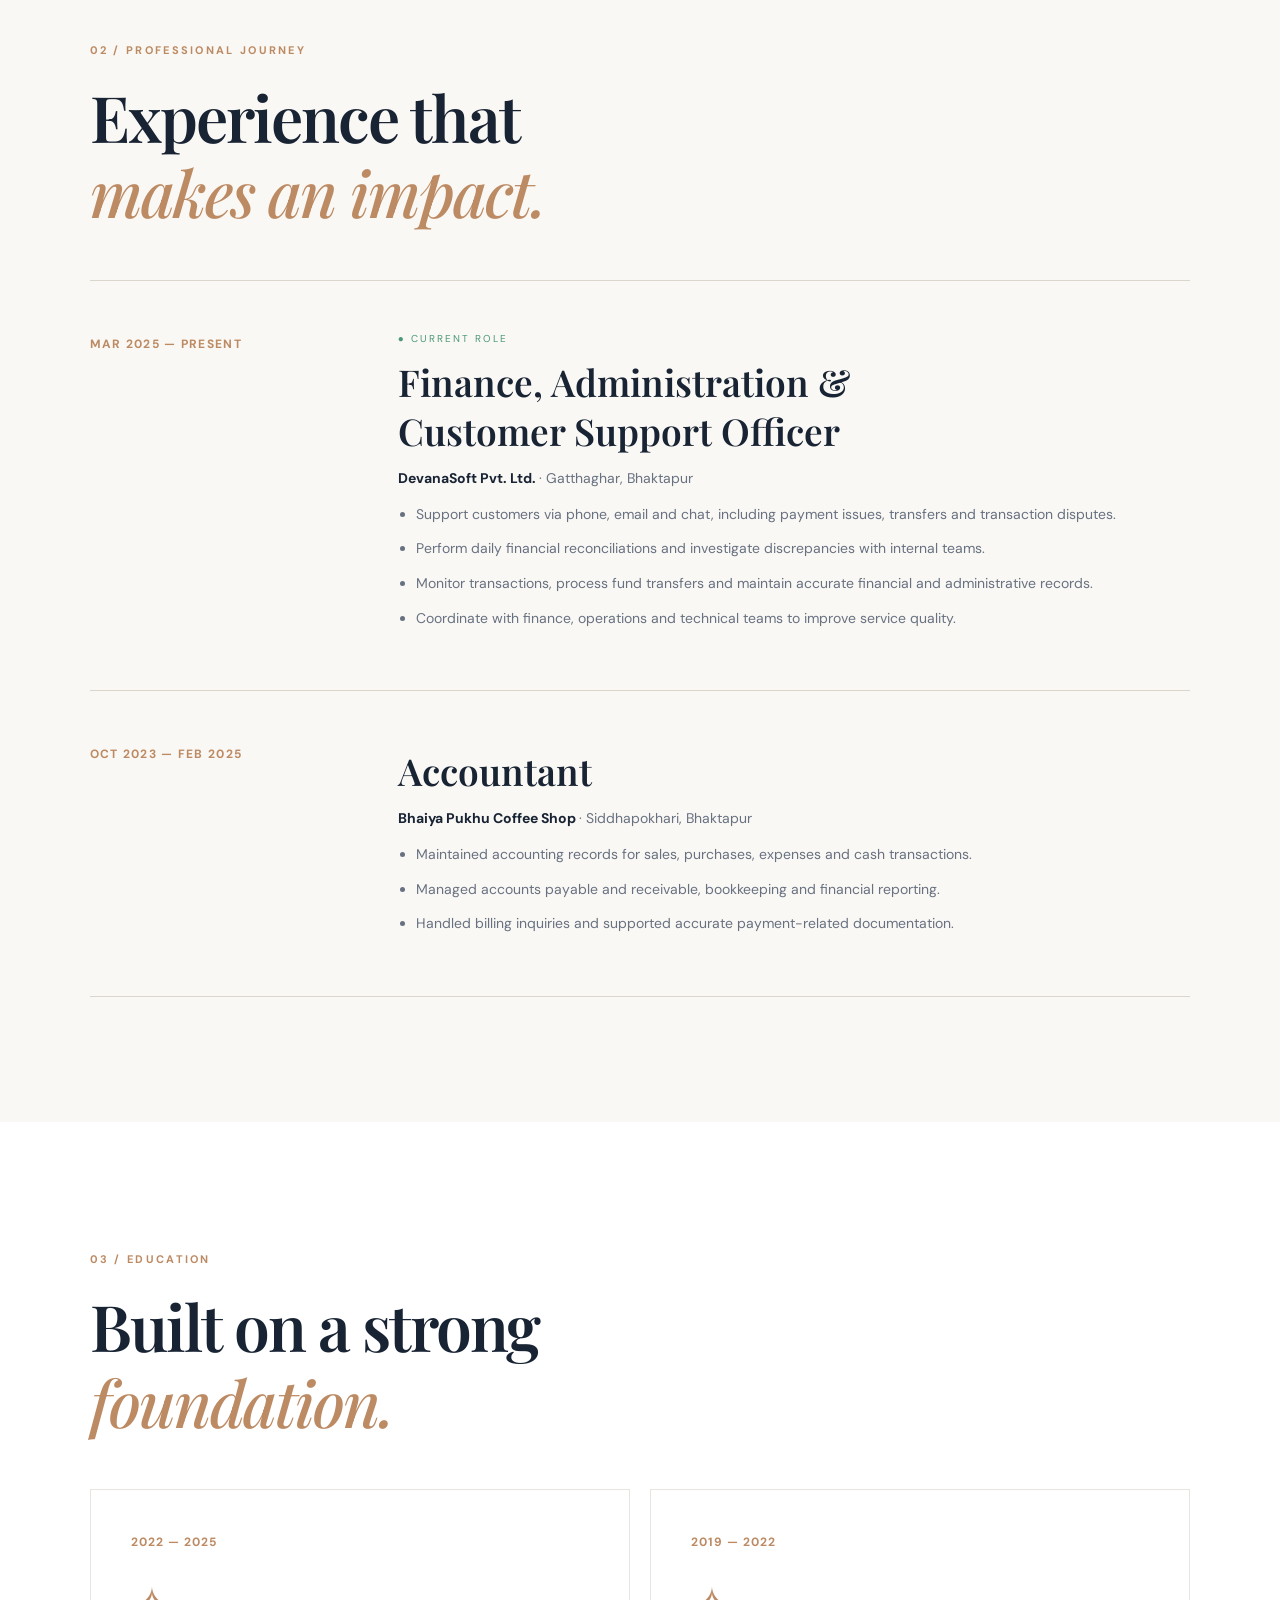
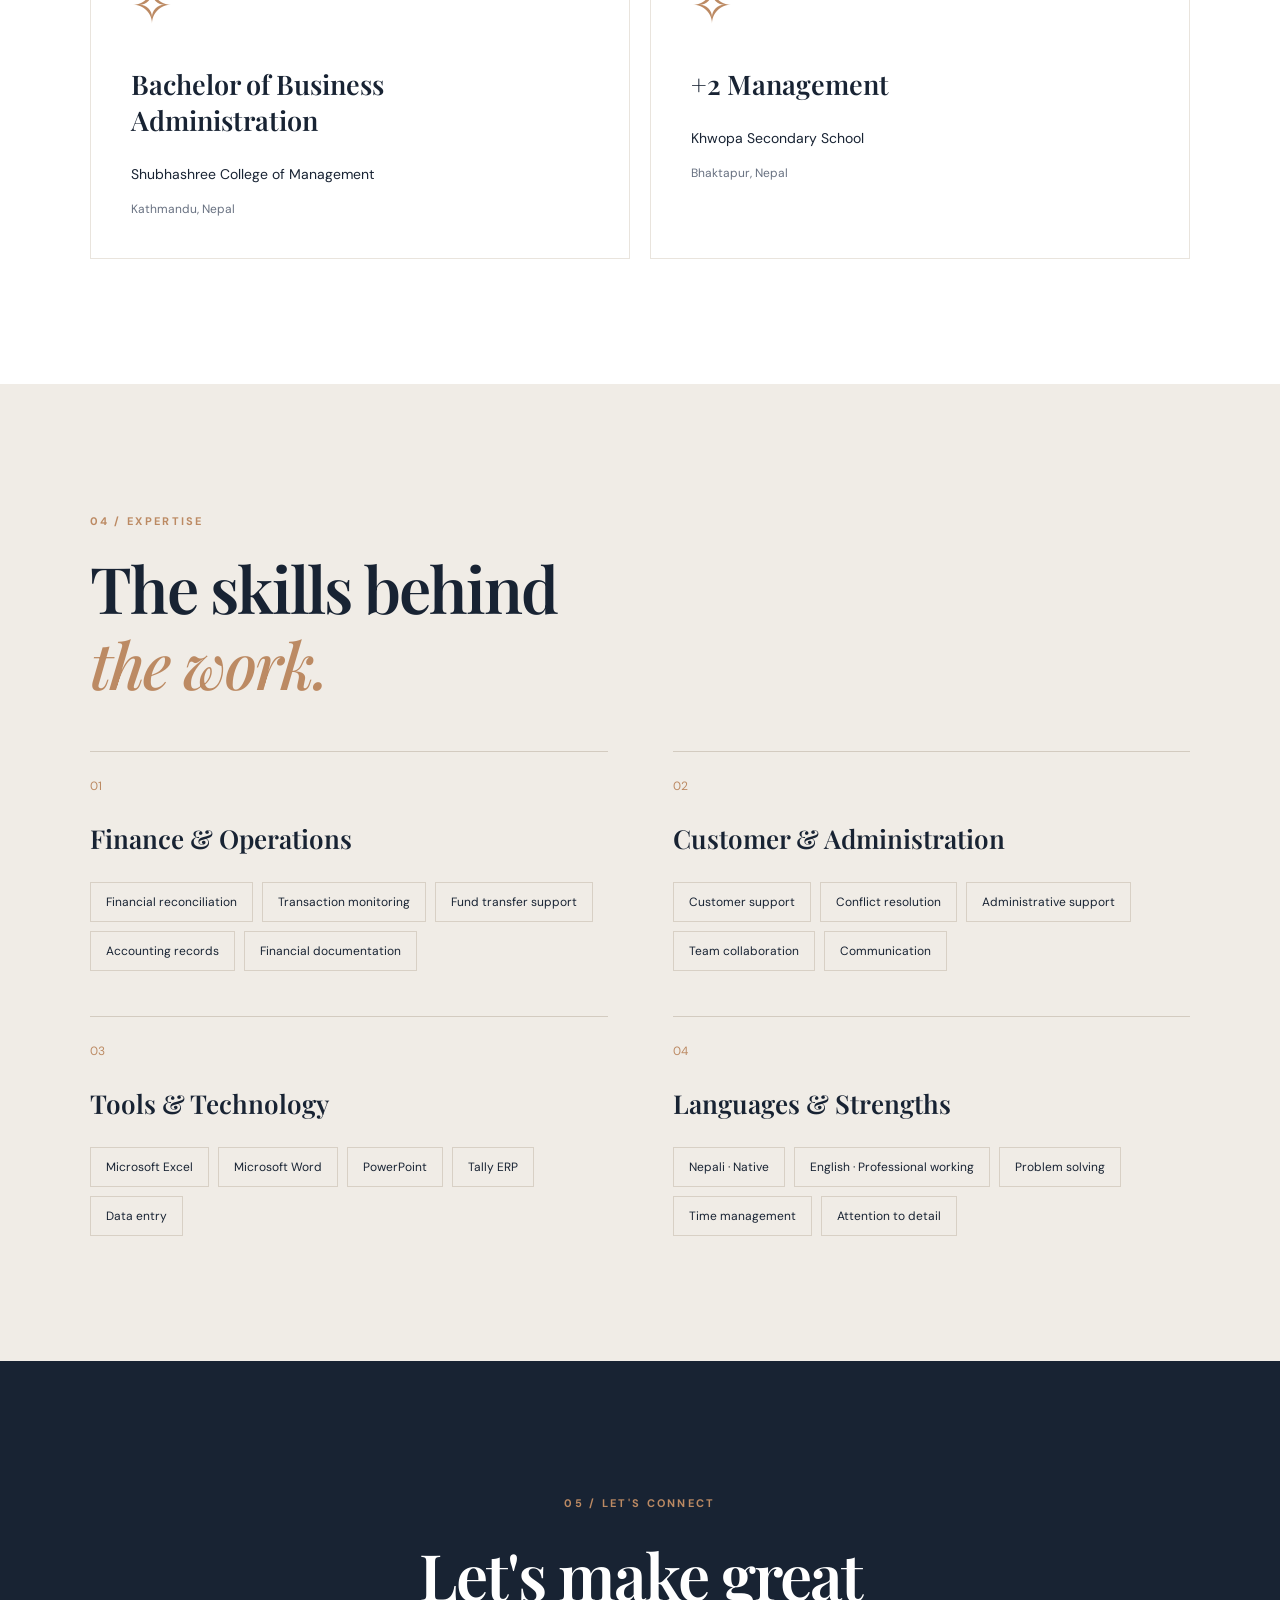
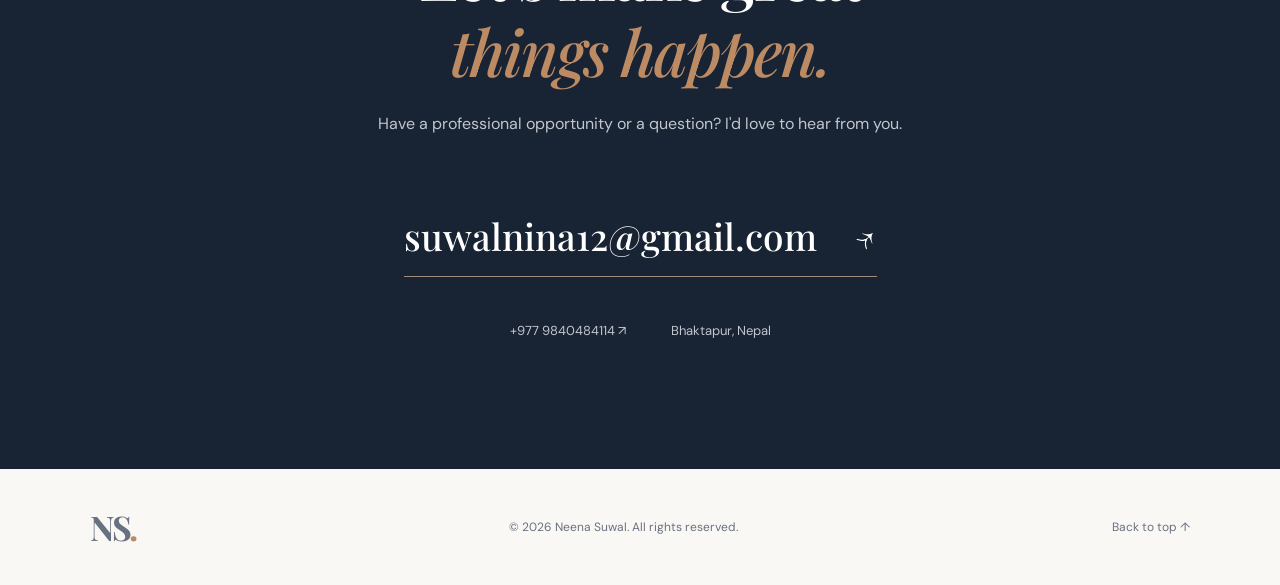
==== commit f9318acf: "Add files via upload" ====
--- a/index.html
+++ b/index.html
@@ -15,5 +15,8 @@
 <section id="skills" class="section skills"><div class="section-heading reveal"><span class="label">04 / EXPERTISE</span><h2>The skills behind<br><em>the work.</em></h2></div><div class="skills-grid reveal"><div class="skill-group"><span class="skill-num">01</span><h3>Finance & Operations</h3><div class="skill-tags"><span>Financial reconciliation</span><span>Transaction monitoring</span><span>Fund transfer support</span><span>Accounting records</span><span>Financial documentation</span></div></div><div class="skill-group"><span class="skill-num">02</span><h3>Customer & Administration</h3><div class="skill-tags"><span>Customer support</span><span>Conflict resolution</span><span>Administrative support</span><span>Team collaboration</span><span>Communication</span></div></div><div class="skill-group"><span class="skill-num">03</span><h3>Tools & Technology</h3><div class="skill-tags"><span>Microsoft Excel</span><span>Microsoft Word</span><span>PowerPoint</span><span>Tally ERP</span><span>Data entry</span></div></div><div class="skill-group"><span class="skill-num">04</span><h3>Languages & Strengths</h3><div class="skill-tags"><span>Nepali · Native</span><span>English · Professional working</span><span>Problem solving</span><span>Time management</span><span>Attention to detail</span></div></div></div></section>
 <section id="contact" class="contact section"><span class="label reveal">05 / LET'S CONNECT</span><h2 class="reveal">Let's make great<br><em>things happen.</em></h2><p class="reveal">Have a professional opportunity or a question? I'd love to hear from you.</p><a class="contact-email reveal" href="mailto:suwalnina12@gmail.com">suwalnina12@gmail.com <span>↗</span></a><div class="contact-details reveal"><a href="tel:+9779840484114">+977 9840484114 ↗</a><span>Bhaktapur, Nepal</span></div></section>
 </main><footer><a href="#home" class="brand">NS<span>.</span></a><span>© <span id="year"></span> Neena Suwal. All rights reserved.</span><a href="#home">Back to top ↑</a></footer>
+<!-- WhatsApp contact: verify this phone number is registered on WhatsApp before publishing. -->
+<a class="whatsapp-chat" href="https://wa.me/9779840484114?text=Hello%20Neena%2C%20I%20visited%20your%20portfolio%20website." target="_blank" rel="noopener noreferrer" aria-label="Message Neena on WhatsApp"><span aria-hidden="true">✆</span><span>WhatsApp</span></a>
+<script src="chat-config.js"></script>
 <script src="script.js"></script>
 </body></html>
--- a/style.css
+++ b/style.css
@@ -8,3 +8,11 @@
 .art-card .hero-brand-caption{color:#253247;font-weight:700;letter-spacing:1.8px;line-height:1.7;margin-top:12px}
 footer .brand-logo img{width:125px;height:55px}
 @media(max-width:850px){.brand-logo img{width:125px;height:60px}.hero-brand-image{max-height:190px}}
+
+/* Floating WhatsApp contact button. Tawk.to adds its own chat widget after setup. */
+.whatsapp-chat{position:fixed;right:22px;bottom:24px;z-index:90;display:flex;align-items:center;gap:9px;padding:13px 18px;border-radius:50px;background:#168a58;color:#fff;font-weight:700;font-size:14px;box-shadow:0 8px 26px #18233344;transition:transform .2s,background .2s}
+.whatsapp-chat:hover{transform:translateY(-3px);background:#106b44;color:white}
+.whatsapp-chat span:first-child{font-size:21px;line-height:1}
+/* Keep WhatsApp separate from the live chat bubble. */
+body.tawk-enabled .whatsapp-chat{bottom:100px}
+@media(max-width:580px){.whatsapp-chat{right:16px;bottom:16px;padding:12px 15px}body.tawk-enabled .whatsapp-chat{bottom:94px}}
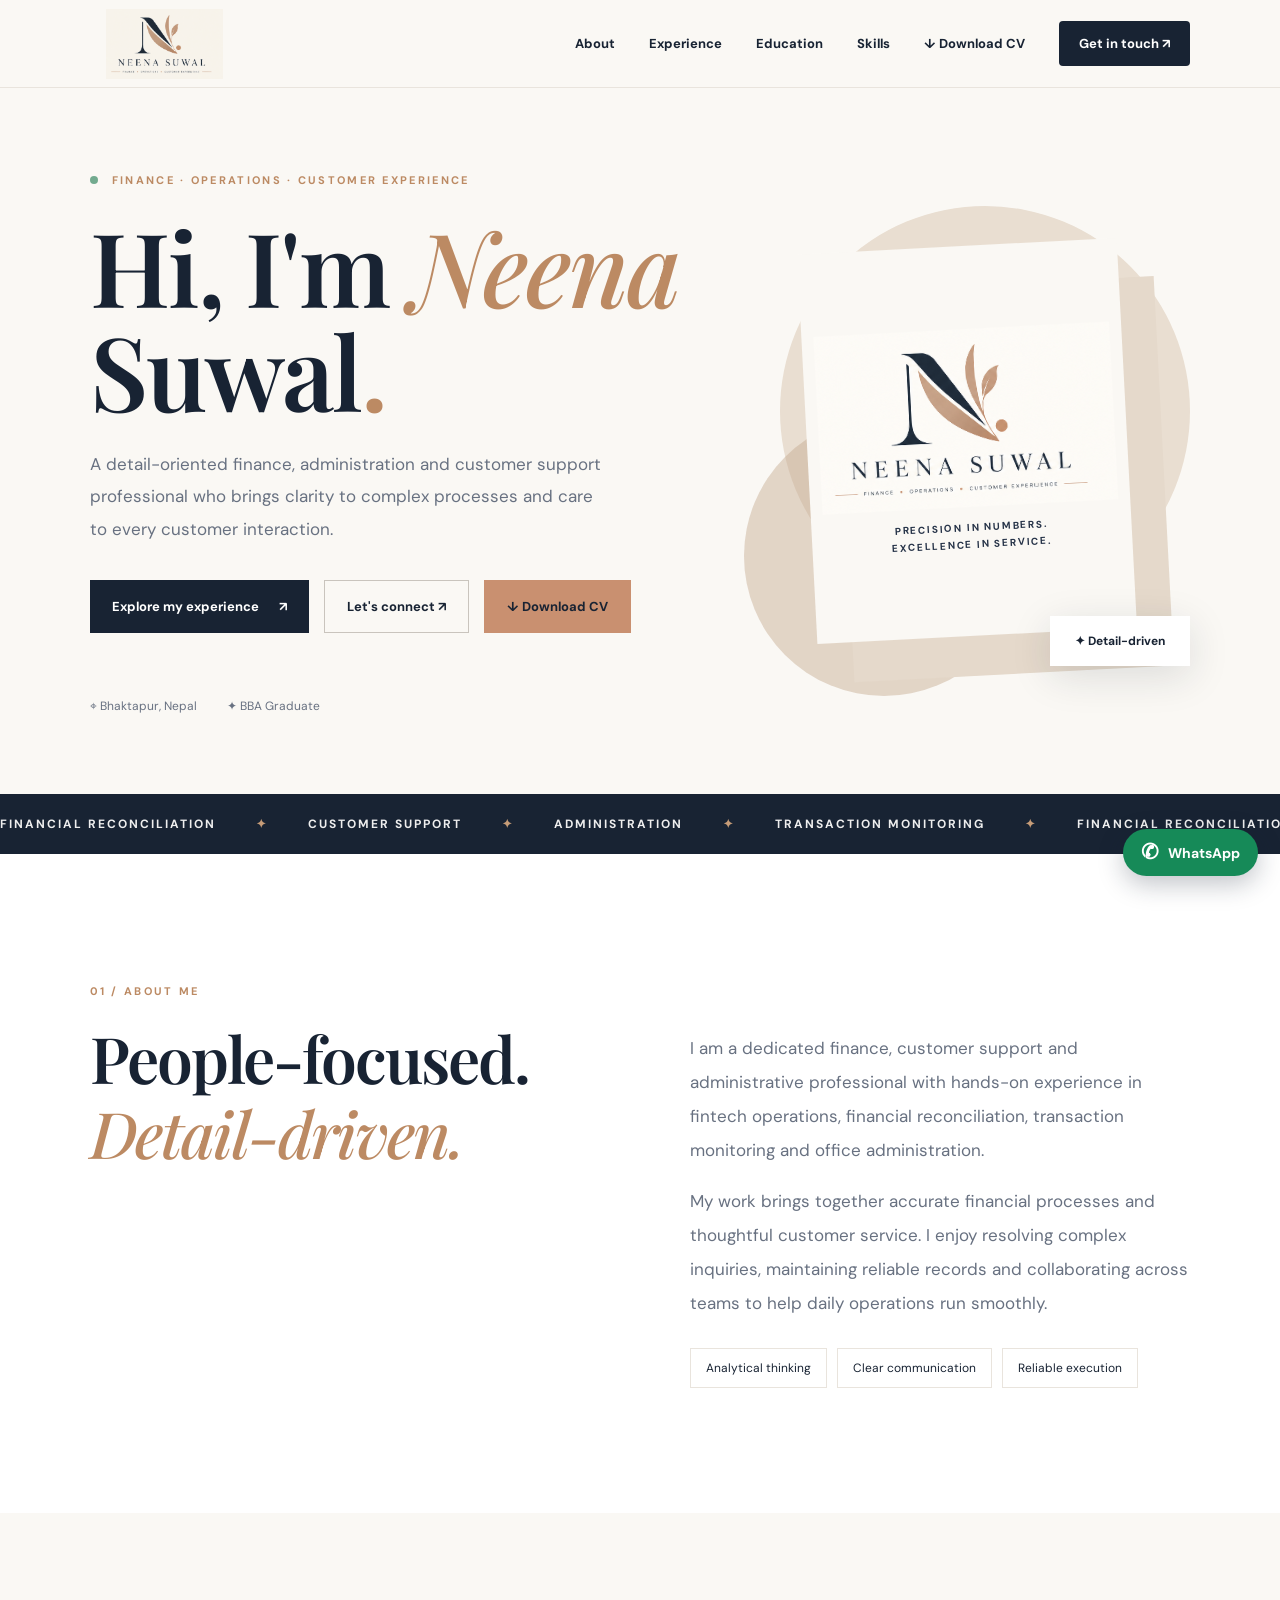
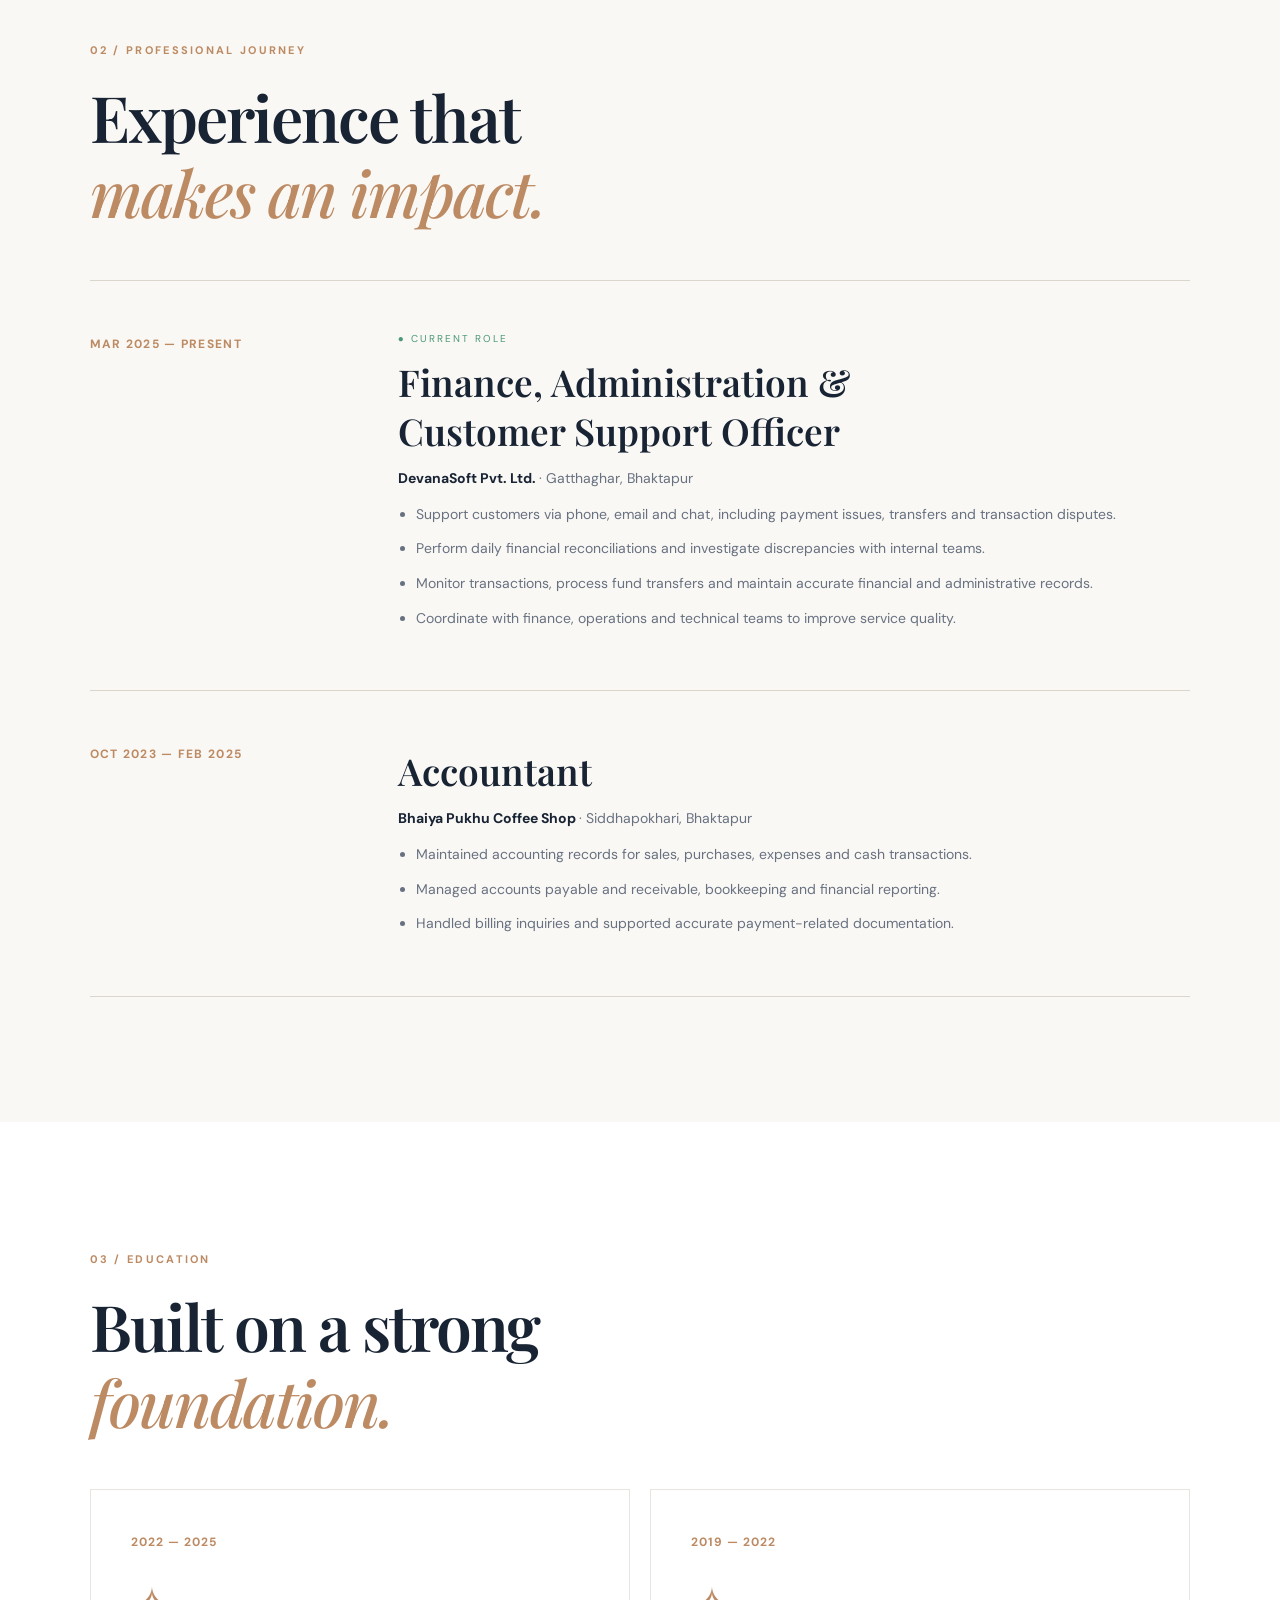
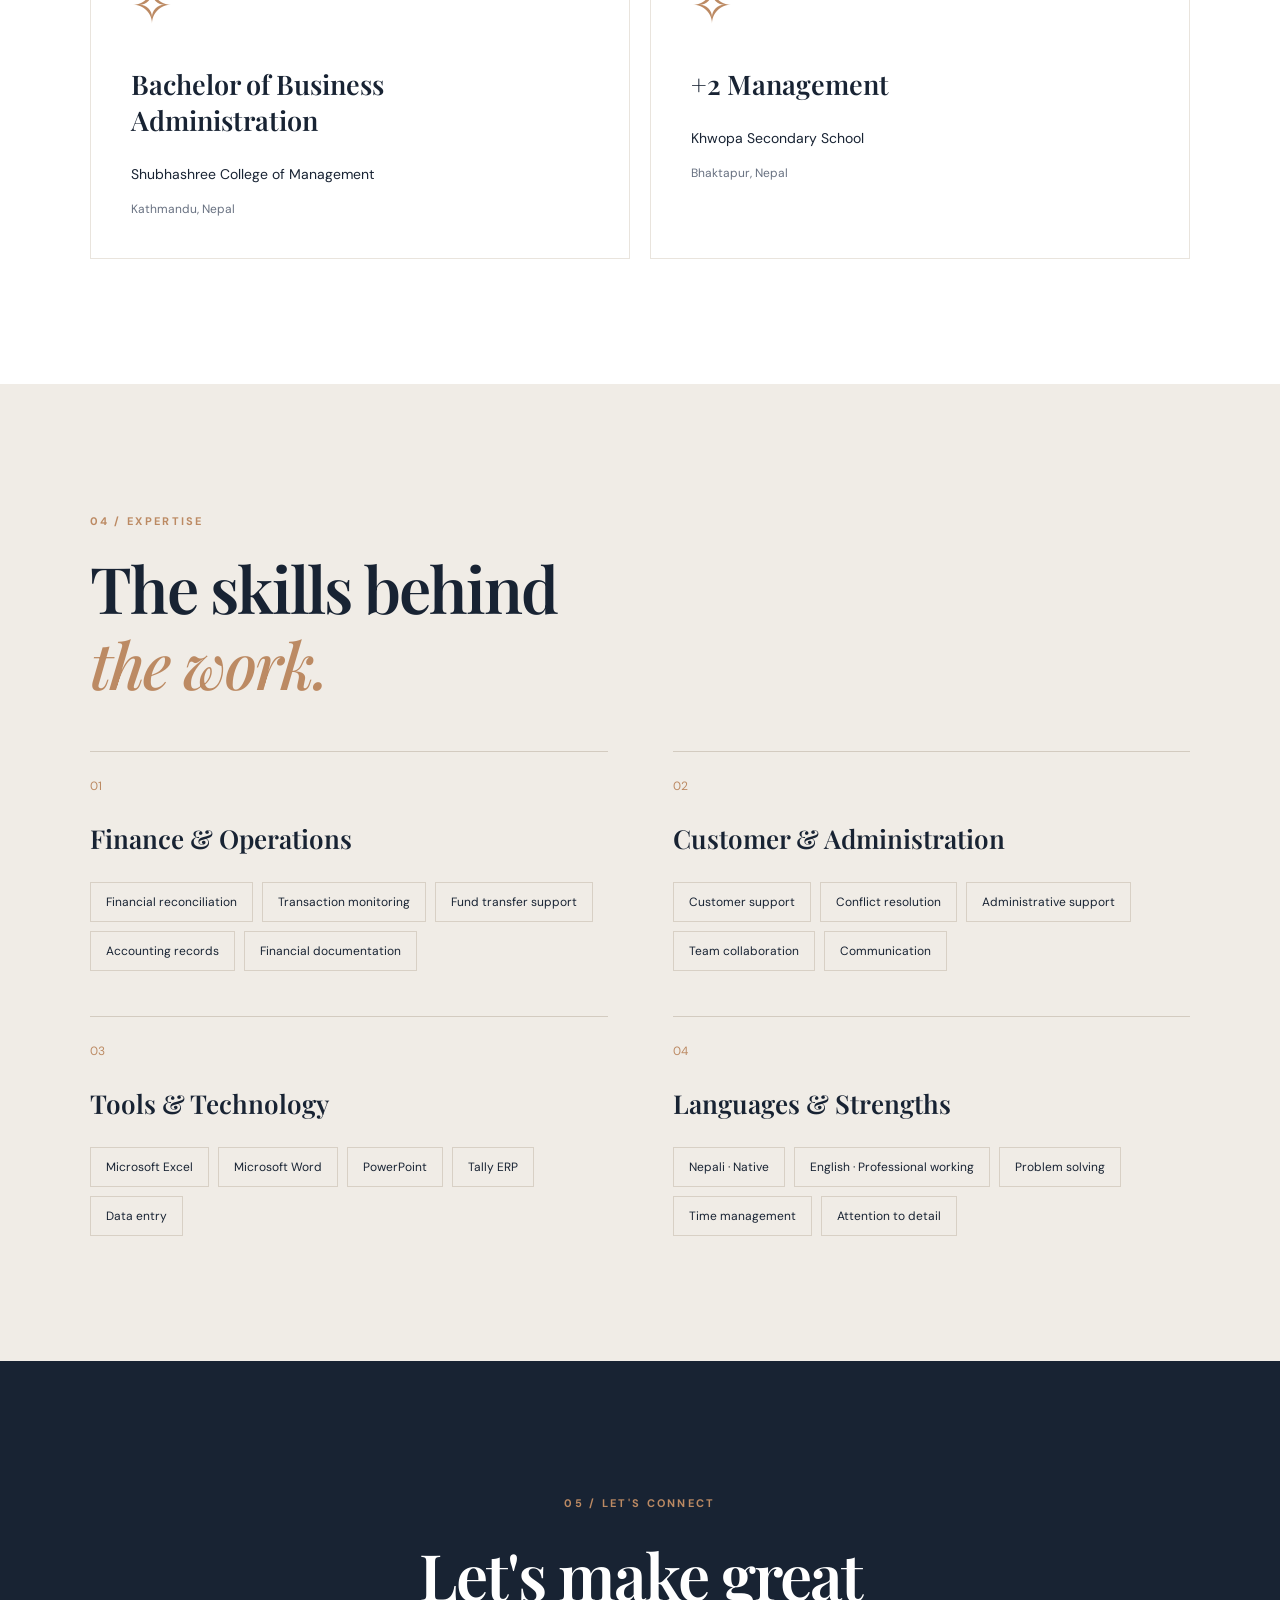
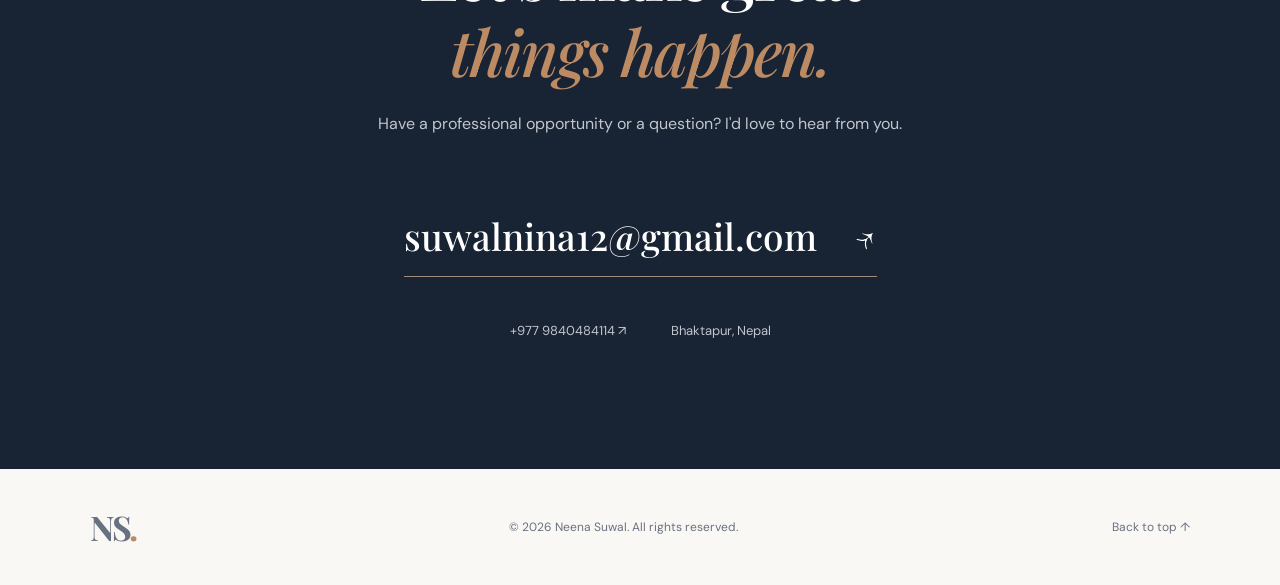
==== commit eafee8c9: "Add files via upload" ====
--- a/index.html
+++ b/index.html
@@ -5,9 +5,9 @@
 <link rel="icon" type="image/png" href="neena-logo.png"><link rel="preconnect" href="https://fonts.googleapis.com"><link rel="preconnect" href="https://fonts.gstatic.com" crossorigin><link href="https://fonts.googleapis.com/css2?family=DM+Sans:wght@400;500;600;700&family=Playfair+Display:wght@500;600;700&display=swap" rel="stylesheet"><link rel="stylesheet" href="style.css">
 </head>
 <body>
-<header class="nav"><a class="brand brand-logo" href="#home" aria-label="Neena Suwal home"><img src="neena-logo.png" alt="Neena Suwal logo"></a><button class="menu" aria-label="Toggle navigation" aria-expanded="false">☰</button><nav id="navlinks"><a href="#about">About</a><a href="#experience">Experience</a><a href="#education">Education</a><a href="#skills">Skills</a><a class="nav-cta" href="#contact">Get in touch ↗</a></nav></header>
+<header class="nav"><a class="brand brand-logo" href="#home" aria-label="Neena Suwal home"><img src="neena-logo.png" alt="Neena Suwal logo"></a><button class="menu" aria-label="Toggle navigation" aria-expanded="false">☰</button><nav id="navlinks"><a href="#about">About</a><a href="#experience">Experience</a><a href="#education">Education</a><a href="#skills">Skills</a><a href="Neena-Suwal-CV.pdf" download="Neena-Suwal-CV.pdf">↓ Download CV</a><a class="nav-cta" href="#contact">Get in touch ↗</a></nav></header>
 <main>
-<section id="home" class="hero"><div class="hero-content reveal"><span class="eyebrow"><span class="dot"></span> FINANCE · OPERATIONS · CUSTOMER EXPERIENCE</span><h1>Hi, I'm <em>Neena</em><br>Suwal<span class="period">.</span></h1><p class="hero-sub">A detail-oriented finance, administration and customer support professional who brings clarity to complex processes and care to every customer interaction.</p><div class="actions"><a class="btn primary" href="#experience">Explore my experience <span>↗</span></a><a class="btn ghost" href="mailto:suwalnina12@gmail.com">Let's connect ↗</a></div><div class="hero-meta"><span>⌖ Bhaktapur, Nepal</span><span>✦ BBA Graduate</span></div></div><div class="hero-art" aria-hidden="true"><div class="orb orb1"></div><div class="orb orb2"></div><div class="art-card"><img class="hero-brand-image" src="neena-logo.png" alt="" /><span class="hero-brand-caption">PRECISION IN NUMBERS.<br>EXCELLENCE IN SERVICE.</span></div><div class="floating-tag">✦ Detail-driven</div></div></section>
+<section id="home" class="hero"><div class="hero-content reveal"><span class="eyebrow"><span class="dot"></span> FINANCE · OPERATIONS · CUSTOMER EXPERIENCE</span><h1>Hi, I'm <em>Neena</em><br>Suwal<span class="period">.</span></h1><p class="hero-sub">A detail-oriented finance, administration and customer support professional who brings clarity to complex processes and care to every customer interaction.</p><div class="actions"><a class="btn primary" href="#experience">Explore my experience <span>↗</span></a><a class="btn ghost" href="mailto:suwalnina12@gmail.com">Let's connect ↗</a><a class="btn cv-download" href="Neena-Suwal-CV.pdf" download="Neena-Suwal-CV.pdf" type="application/pdf" aria-label="Download Neena Suwal CV as PDF">↓ Download CV</a></div><div class="hero-meta"><span>⌖ Bhaktapur, Nepal</span><span>✦ BBA Graduate</span></div></div><div class="hero-art" aria-hidden="true"><div class="orb orb1"></div><div class="orb orb2"></div><div class="art-card"><img class="hero-brand-image" src="neena-logo.png" alt="" /><span class="hero-brand-caption">PRECISION IN NUMBERS.<br>EXCELLENCE IN SERVICE.</span></div><div class="floating-tag">✦ Detail-driven</div></div></section>
 <div class="ticker" aria-hidden="true"><div>FINANCIAL RECONCILIATION <span>✦</span> CUSTOMER SUPPORT <span>✦</span> ADMINISTRATION <span>✦</span> TRANSACTION MONITORING <span>✦</span> FINANCIAL RECONCILIATION <span>✦</span> CUSTOMER SUPPORT <span>✦</span></div></div>
 <section id="about" class="section about"><div class="section-heading reveal"><span class="label">01 / ABOUT ME</span><h2>People-focused.<br><em>Detail-driven.</em></h2></div><div class="about-body reveal"><p>I am a dedicated finance, customer support and administrative professional with hands-on experience in fintech operations, financial reconciliation, transaction monitoring and office administration.</p><p>My work brings together accurate financial processes and thoughtful customer service. I enjoy resolving complex inquiries, maintaining reliable records and collaborating across teams to help daily operations run smoothly.</p><div class="pill-row"><span>Analytical thinking</span><span>Clear communication</span><span>Reliable execution</span></div></div></section>
 <section id="experience" class="section experience"><div class="section-heading reveal"><span class="label">02 / PROFESSIONAL JOURNEY</span><h2>Experience that<br><em>makes an impact.</em></h2></div><div class="timeline"><article class="job reveal"><div class="job-date">MAR 2025 — PRESENT</div><div class="job-main"><span class="current">● CURRENT ROLE</span><h3>Finance, Administration &<br>Customer Support Officer</h3><p class="company">DevanaSoft Pvt. Ltd. <span>· Gatthaghar, Bhaktapur</span></p><ul><li>Support customers via phone, email and chat, including payment issues, transfers and transaction disputes.</li><li>Perform daily financial reconciliations and investigate discrepancies with internal teams.</li><li>Monitor transactions, process fund transfers and maintain accurate financial and administrative records.</li><li>Coordinate with finance, operations and technical teams to improve service quality.</li></ul></div></article><article class="job reveal"><div class="job-date">OCT 2023 — FEB 2025</div><div class="job-main"><h3>Accountant</h3><p class="company">Bhaiya Pukhu Coffee Shop <span>· Siddhapokhari, Bhaktapur</span></p><ul><li>Maintained accounting records for sales, purchases, expenses and cash transactions.</li><li>Managed accounts payable and receivable, bookkeeping and financial reporting.</li><li>Handled billing inquiries and supported accurate payment-related documentation.</li></ul></div></article></div></section>
--- a/style.css
+++ b/style.css
@@ -16,3 +16,6 @@
 /* Keep WhatsApp separate from the live chat bubble. */
 body.tawk-enabled .whatsapp-chat{bottom:100px}
 @media(max-width:580px){.whatsapp-chat{right:16px;bottom:16px;padding:12px 15px}body.tawk-enabled .whatsapp-chat{bottom:94px}}
+
+/* Download CV button */
+.cv-download{background:#c99070;color:#182333;border:1px solid #c99070;white-space:nowrap;transition:background .2s,color .2s,transform .2s}.cv-download:hover{background:#182333;color:white;transform:translateY(-2px)}
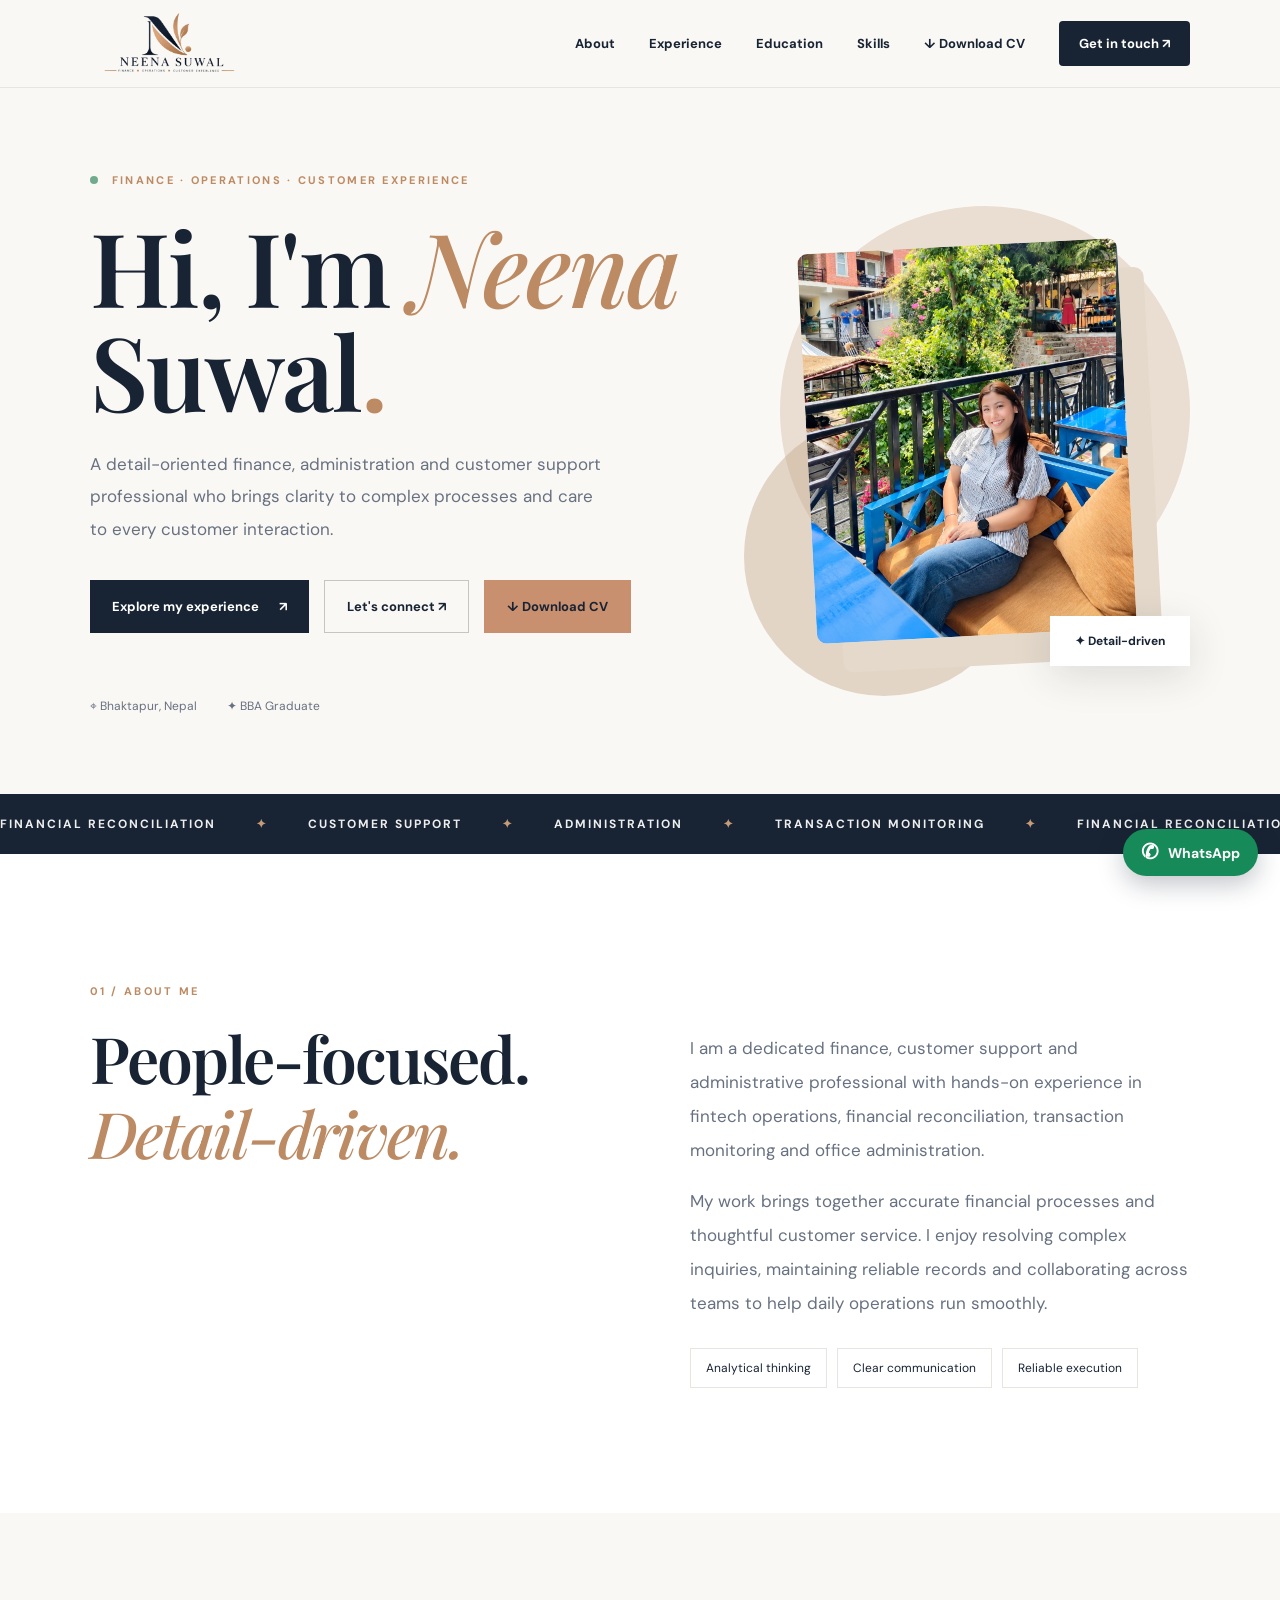
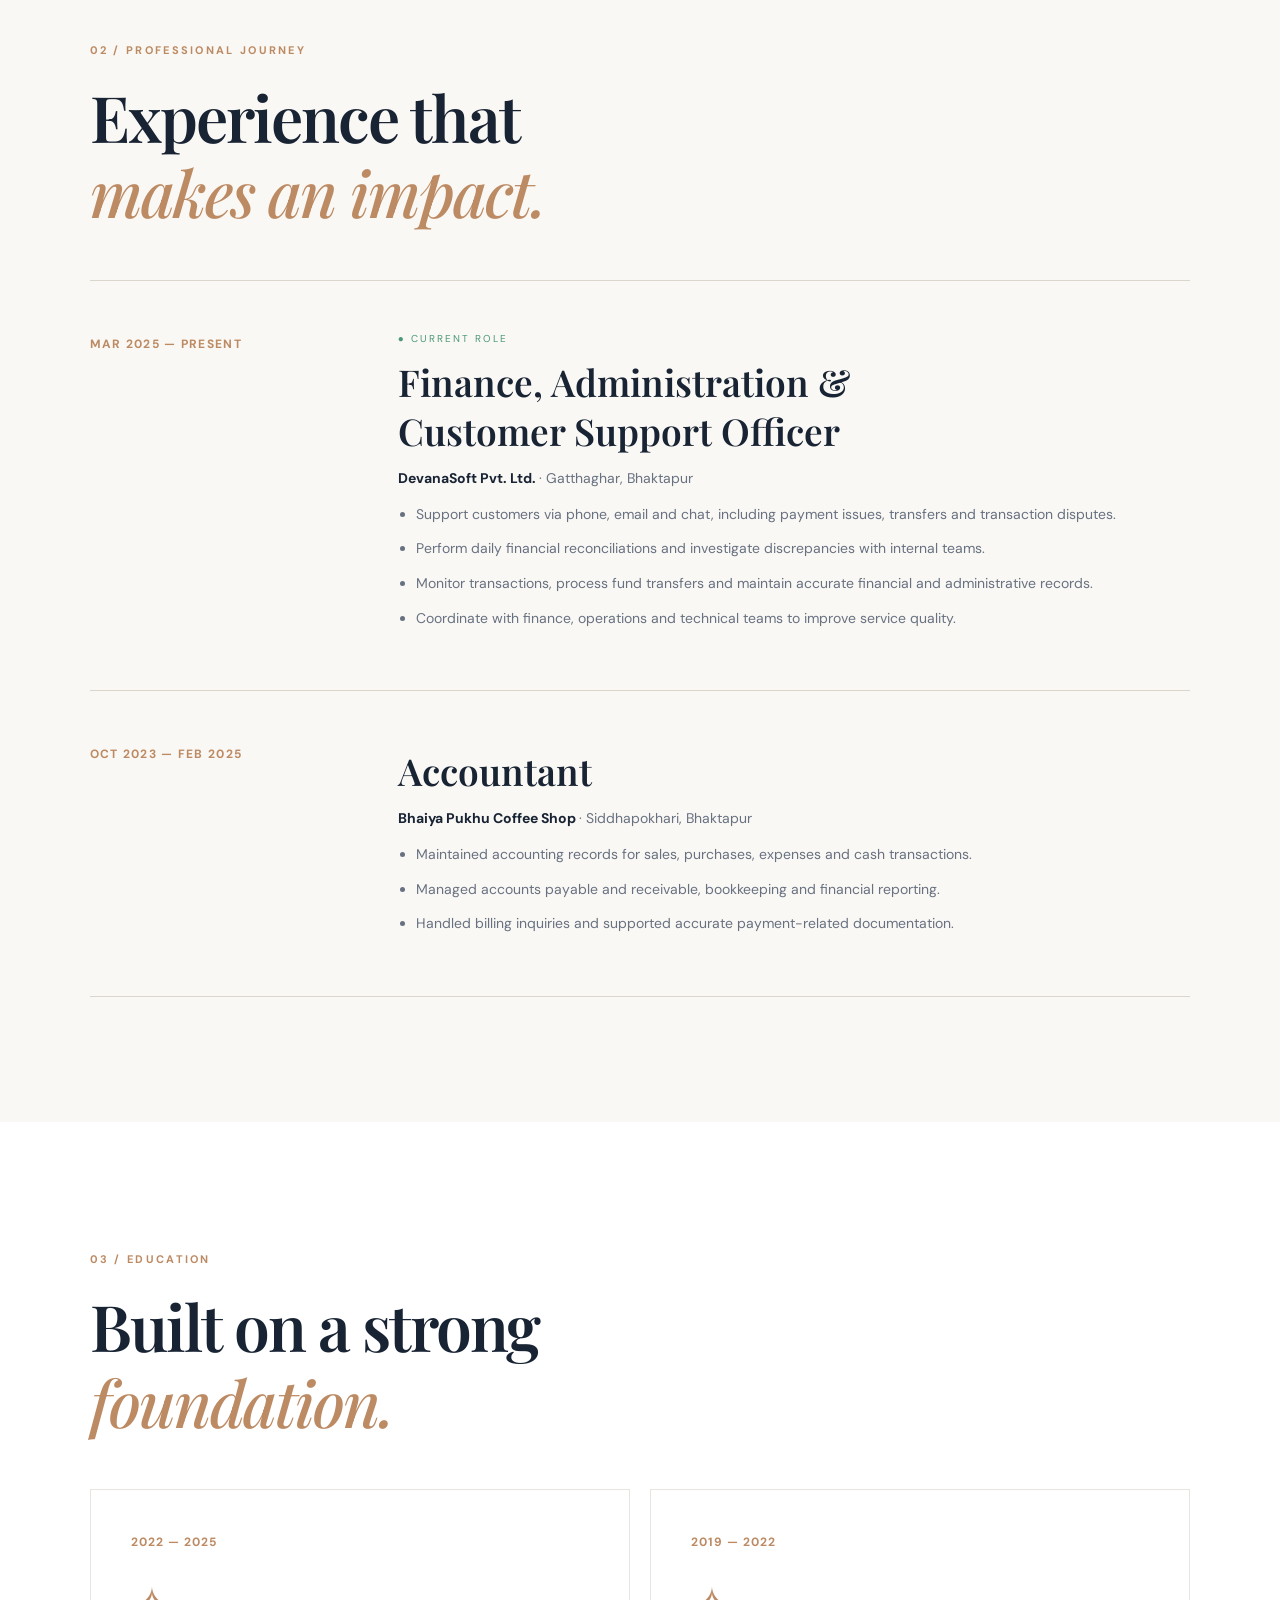
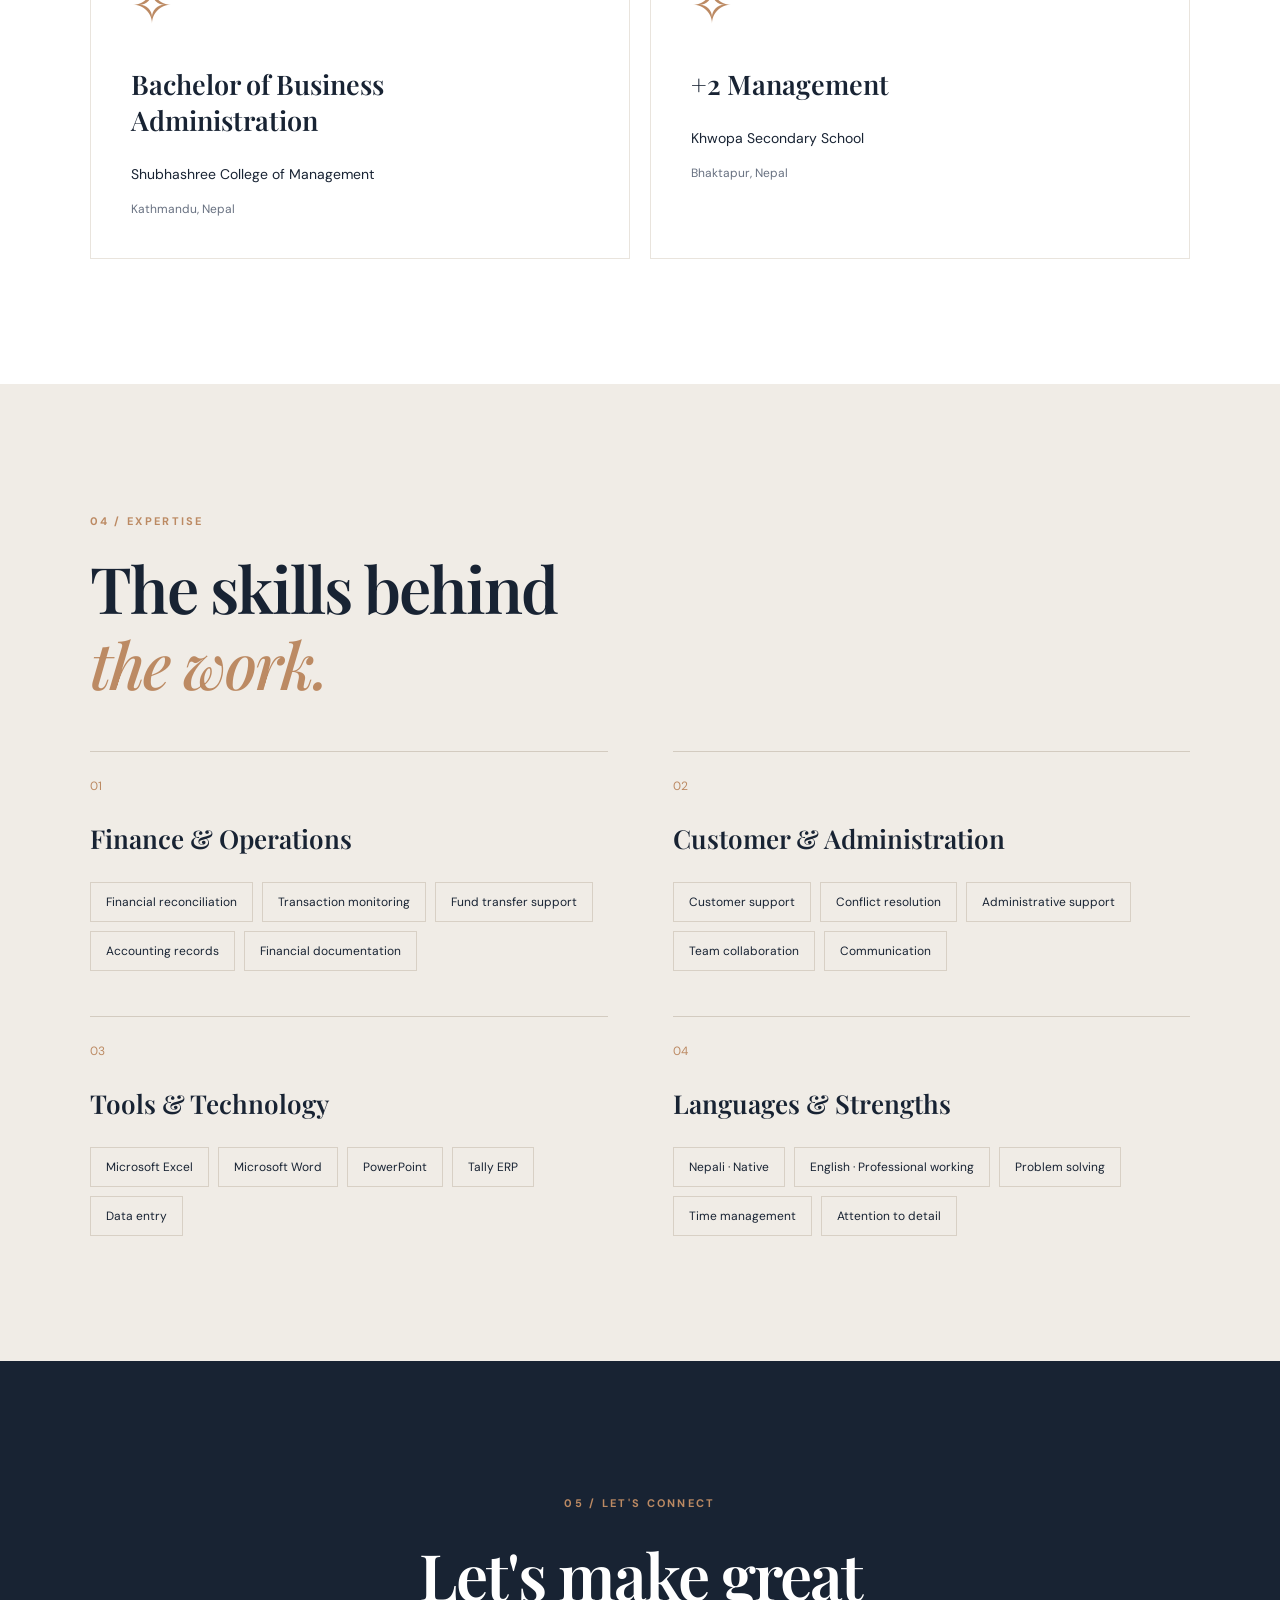
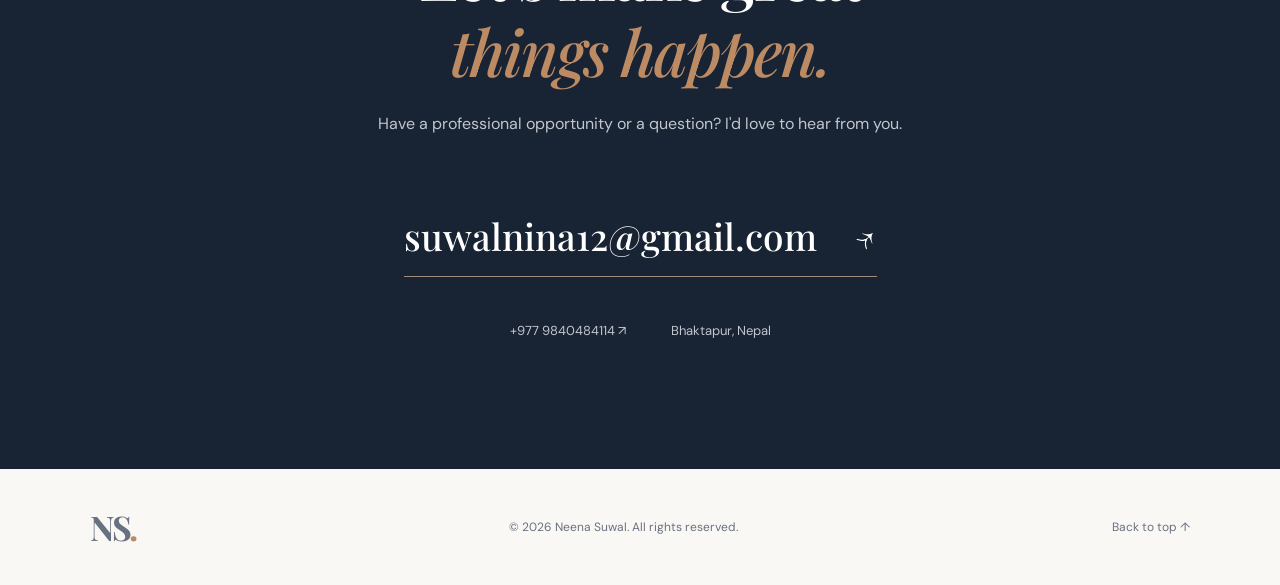
==== commit 48d0cabe: "Add files via upload" ====
--- a/index.html
+++ b/index.html
@@ -7,7 +7,7 @@
 <body>
 <header class="nav"><a class="brand brand-logo" href="#home" aria-label="Neena Suwal home"><img src="neena-logo.png" alt="Neena Suwal logo"></a><button class="menu" aria-label="Toggle navigation" aria-expanded="false">☰</button><nav id="navlinks"><a href="#about">About</a><a href="#experience">Experience</a><a href="#education">Education</a><a href="#skills">Skills</a><a href="Neena-Suwal-CV.pdf" download="Neena-Suwal-CV.pdf">↓ Download CV</a><a class="nav-cta" href="#contact">Get in touch ↗</a></nav></header>
 <main>
-<section id="home" class="hero"><div class="hero-content reveal"><span class="eyebrow"><span class="dot"></span> FINANCE · OPERATIONS · CUSTOMER EXPERIENCE</span><h1>Hi, I'm <em>Neena</em><br>Suwal<span class="period">.</span></h1><p class="hero-sub">A detail-oriented finance, administration and customer support professional who brings clarity to complex processes and care to every customer interaction.</p><div class="actions"><a class="btn primary" href="#experience">Explore my experience <span>↗</span></a><a class="btn ghost" href="mailto:suwalnina12@gmail.com">Let's connect ↗</a><a class="btn cv-download" href="Neena-Suwal-CV.pdf" download="Neena-Suwal-CV.pdf" type="application/pdf" aria-label="Download Neena Suwal CV as PDF">↓ Download CV</a></div><div class="hero-meta"><span>⌖ Bhaktapur, Nepal</span><span>✦ BBA Graduate</span></div></div><div class="hero-art" aria-hidden="true"><div class="orb orb1"></div><div class="orb orb2"></div><div class="art-card"><img class="hero-brand-image" src="neena-logo.png" alt="" /><span class="hero-brand-caption">PRECISION IN NUMBERS.<br>EXCELLENCE IN SERVICE.</span></div><div class="floating-tag">✦ Detail-driven</div></div></section>
+<section id="home" class="hero"><div class="hero-content reveal"><span class="eyebrow"><span class="dot"></span> FINANCE · OPERATIONS · CUSTOMER EXPERIENCE</span><h1>Hi, I'm <em>Neena</em><br>Suwal<span class="period">.</span></h1><p class="hero-sub">A detail-oriented finance, administration and customer support professional who brings clarity to complex processes and care to every customer interaction.</p><div class="actions"><a class="btn primary" href="#experience">Explore my experience <span>↗</span></a><a class="btn ghost" href="mailto:suwalnina12@gmail.com">Let's connect ↗</a><a class="btn cv-download" href="Neena-Suwal-CV.pdf" download="Neena-Suwal-CV.pdf" type="application/pdf" aria-label="Download Neena Suwal CV as PDF">↓ Download CV</a></div><div class="hero-meta"><span>⌖ Bhaktapur, Nepal</span><span>✦ BBA Graduate</span></div></div><div class="hero-art" aria-hidden="true"><div class="orb orb1"></div><div class="orb orb2"></div><div class="art-card portrait-card"><img class="hero-portrait" src="neena-photo.jpg" alt="Neena Suwal seated outdoors" loading="eager" /></div><div class="floating-tag">✦ Detail-driven</div></div></section>
 <div class="ticker" aria-hidden="true"><div>FINANCIAL RECONCILIATION <span>✦</span> CUSTOMER SUPPORT <span>✦</span> ADMINISTRATION <span>✦</span> TRANSACTION MONITORING <span>✦</span> FINANCIAL RECONCILIATION <span>✦</span> CUSTOMER SUPPORT <span>✦</span></div></div>
 <section id="about" class="section about"><div class="section-heading reveal"><span class="label">01 / ABOUT ME</span><h2>People-focused.<br><em>Detail-driven.</em></h2></div><div class="about-body reveal"><p>I am a dedicated finance, customer support and administrative professional with hands-on experience in fintech operations, financial reconciliation, transaction monitoring and office administration.</p><p>My work brings together accurate financial processes and thoughtful customer service. I enjoy resolving complex inquiries, maintaining reliable records and collaborating across teams to help daily operations run smoothly.</p><div class="pill-row"><span>Analytical thinking</span><span>Clear communication</span><span>Reliable execution</span></div></div></section>
 <section id="experience" class="section experience"><div class="section-heading reveal"><span class="label">02 / PROFESSIONAL JOURNEY</span><h2>Experience that<br><em>makes an impact.</em></h2></div><div class="timeline"><article class="job reveal"><div class="job-date">MAR 2025 — PRESENT</div><div class="job-main"><span class="current">● CURRENT ROLE</span><h3>Finance, Administration &<br>Customer Support Officer</h3><p class="company">DevanaSoft Pvt. Ltd. <span>· Gatthaghar, Bhaktapur</span></p><ul><li>Support customers via phone, email and chat, including payment issues, transfers and transaction disputes.</li><li>Perform daily financial reconciliations and investigate discrepancies with internal teams.</li><li>Monitor transactions, process fund transfers and maintain accurate financial and administrative records.</li><li>Coordinate with finance, operations and technical teams to improve service quality.</li></ul></div></article><article class="job reveal"><div class="job-date">OCT 2023 — FEB 2025</div><div class="job-main"><h3>Accountant</h3><p class="company">Bhaiya Pukhu Coffee Shop <span>· Siddhapokhari, Bhaktapur</span></p><ul><li>Maintained accounting records for sales, purchases, expenses and cash transactions.</li><li>Managed accounts payable and receivable, bookkeeping and financial reporting.</li><li>Handled billing inquiries and supported accurate payment-related documentation.</li></ul></div></article></div></section>
--- a/style.css
+++ b/style.css
@@ -2,7 +2,7 @@
 
 /* Neena Suwal brand logo */
 .brand-logo{display:inline-flex;align-items:center;flex-shrink:0;letter-spacing:normal}
-.brand-logo img{display:block;width:150px;height:70px;object-fit:contain;mix-blend-mode:multiply}
+.brand-logo img{display:block;width:150px;height:70px;object-fit:contain}
 .art-card{background:#faf8f4;padding:18px 12px;transform:rotate(-3deg);overflow:hidden}
 .hero-brand-image{display:block;width:100%;max-height:265px;object-fit:contain}
 .art-card .hero-brand-caption{color:#253247;font-weight:700;letter-spacing:1.8px;line-height:1.7;margin-top:12px}
@@ -19,3 +19,11 @@
 
 /* Download CV button */
 .cv-download{background:#c99070;color:#182333;border:1px solid #c99070;white-space:nowrap;transition:background .2s,color .2s,transform .2s}.cv-download:hover{background:#182333;color:white;transform:translateY(-2px)}
+
+/* Transparent logo: no opaque background or blend mode */
+.brand-logo img,.hero-brand-image{background:transparent;mix-blend-mode:normal}
+
+/* Portrait displayed in the hero, replacing the decorative logo card */
+.portrait-card{padding:0;overflow:hidden;background:#e9ded1;transform:rotate(-3deg);border-radius:10px;box-shadow:25px 30px 0 #e5d9cb}
+.hero-portrait{display:block;width:100%;height:100%;object-fit:cover;object-position:center 45%}
+@media(max-width:580px){.portrait-card{width:min(78vw,300px);height:340px}.hero-art{height:420px}}
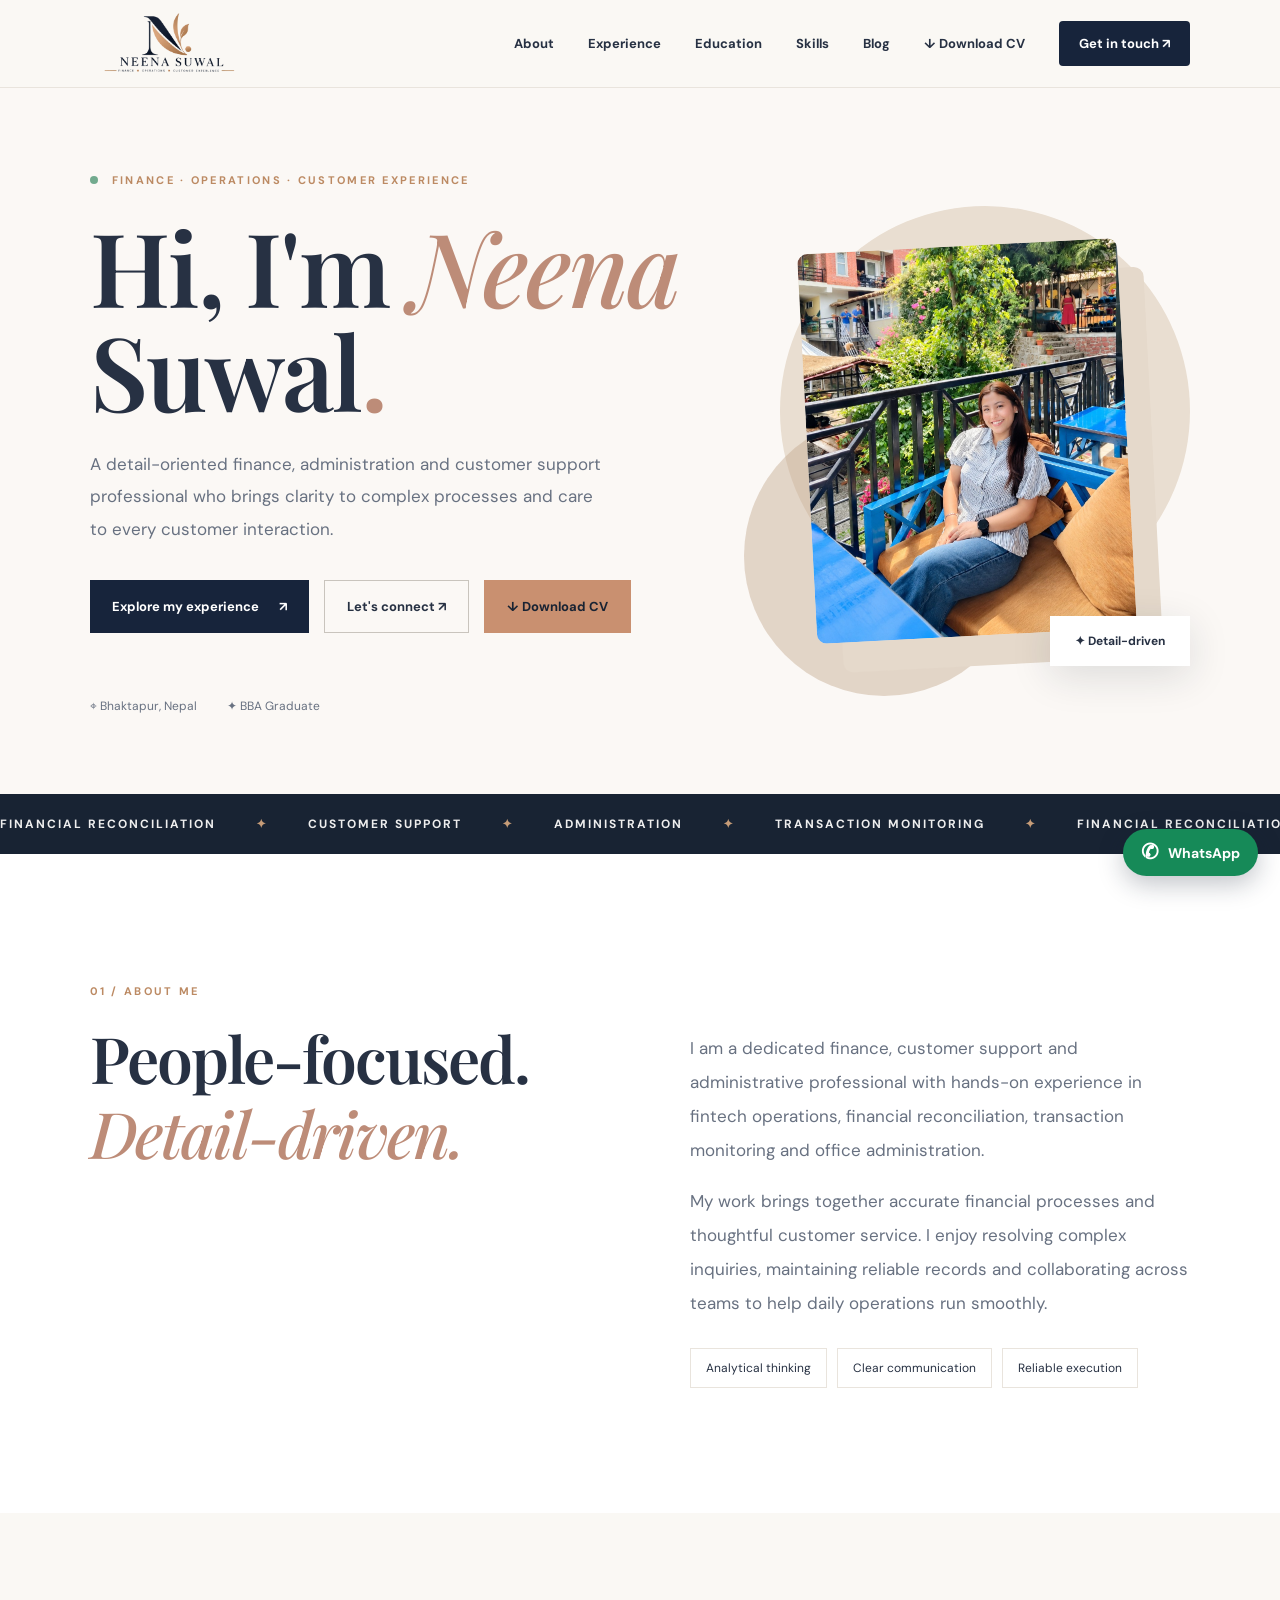
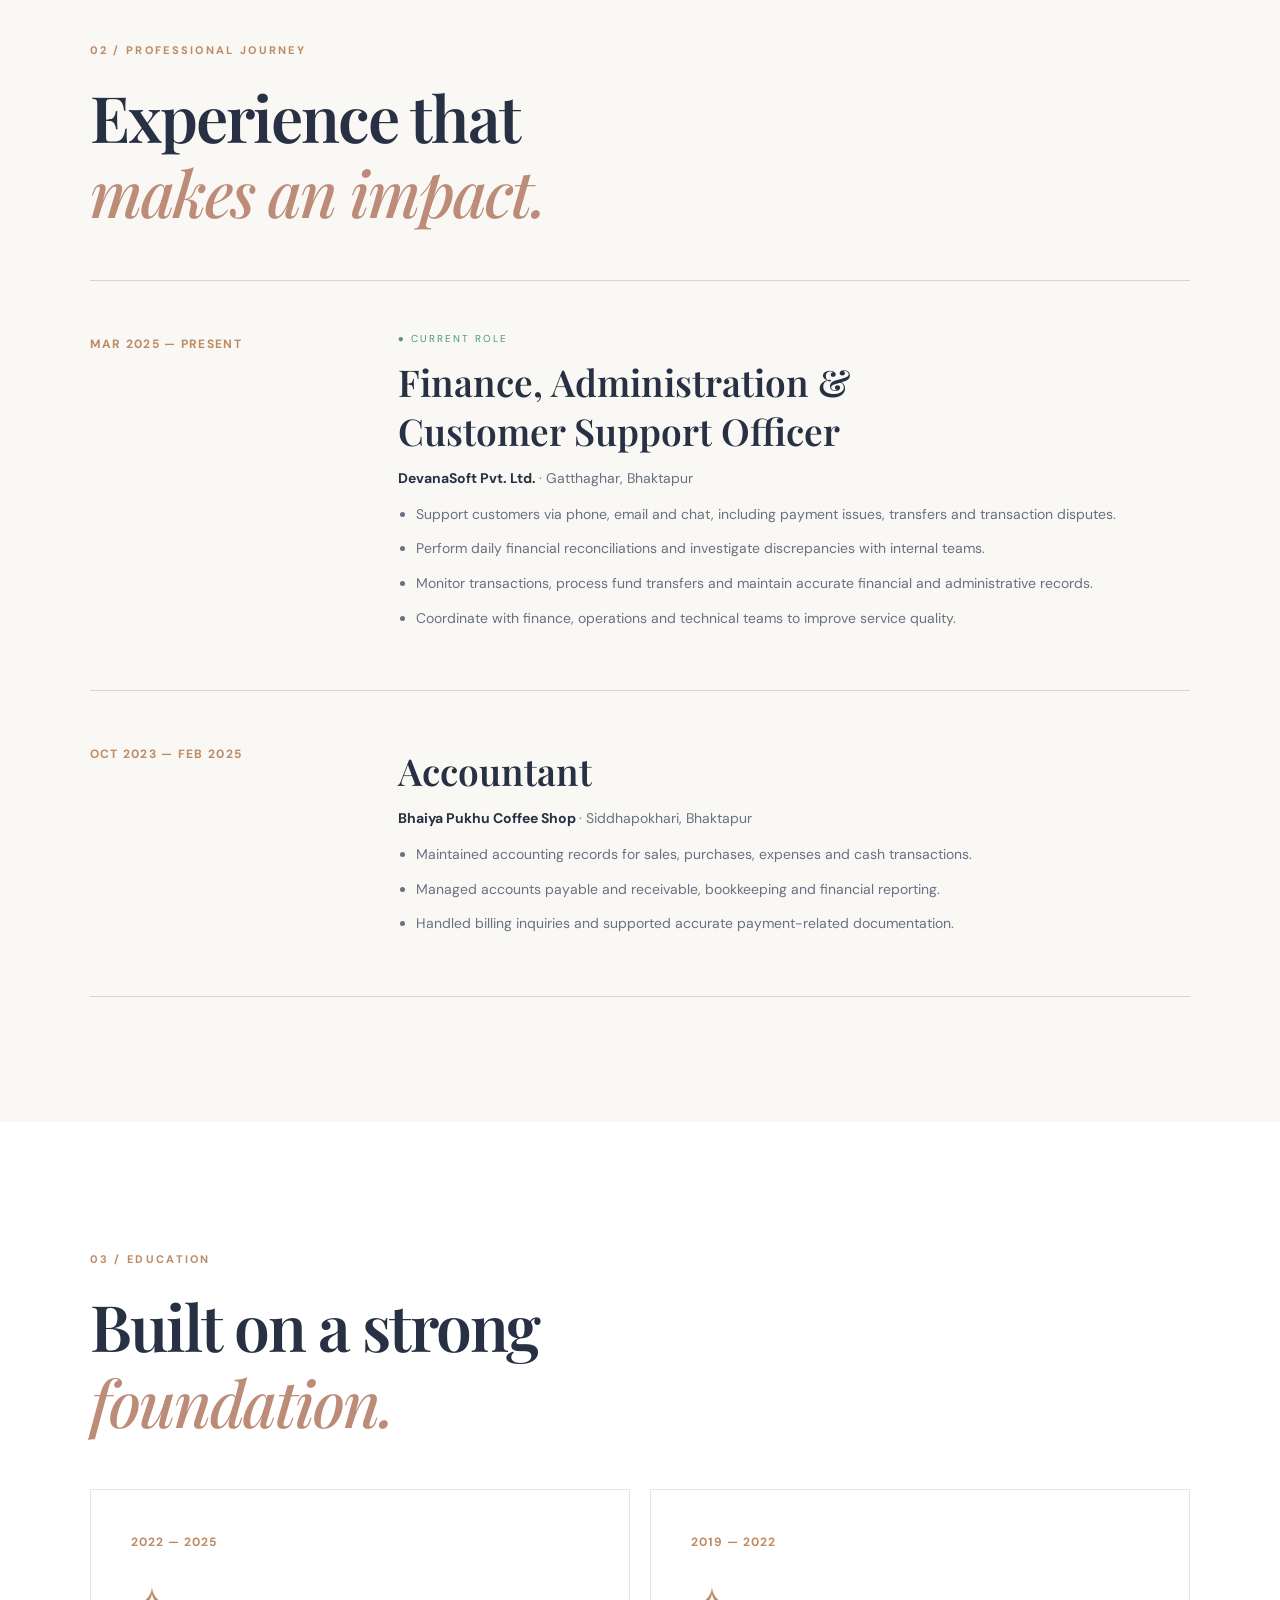
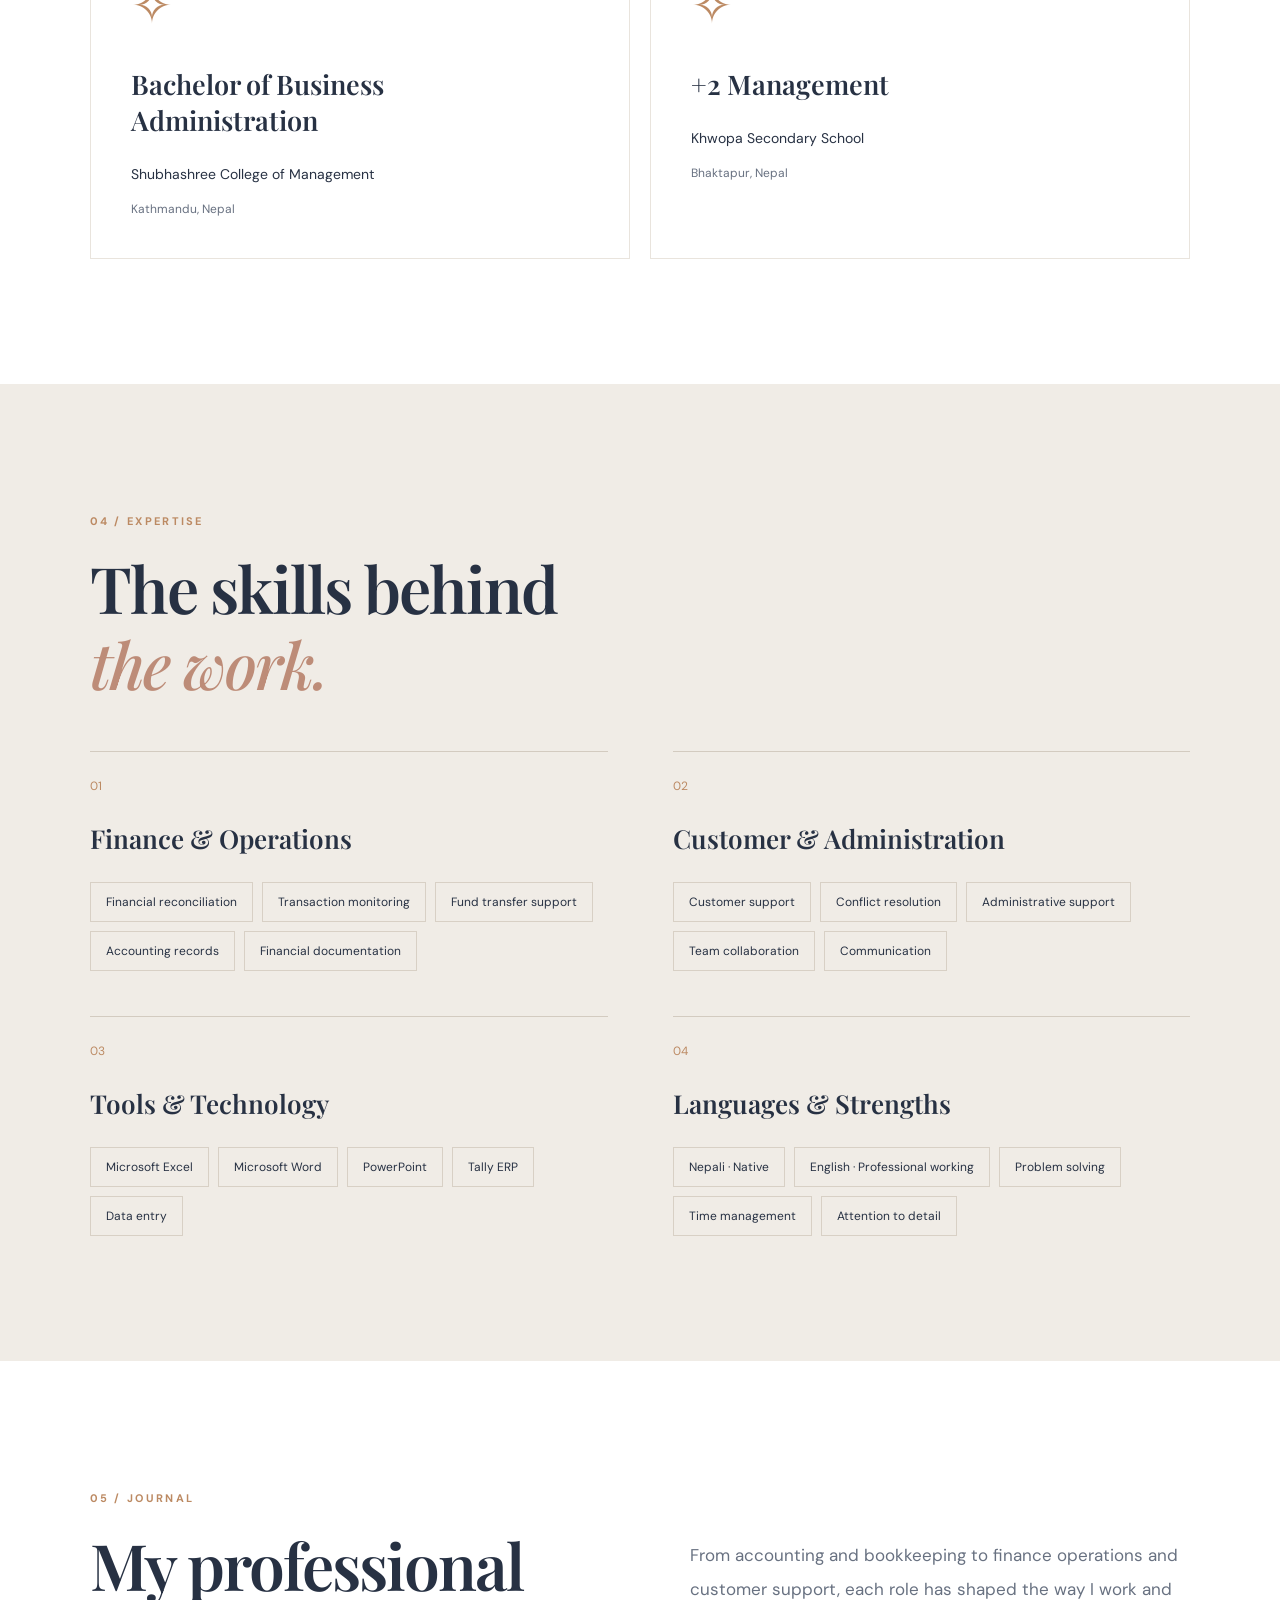
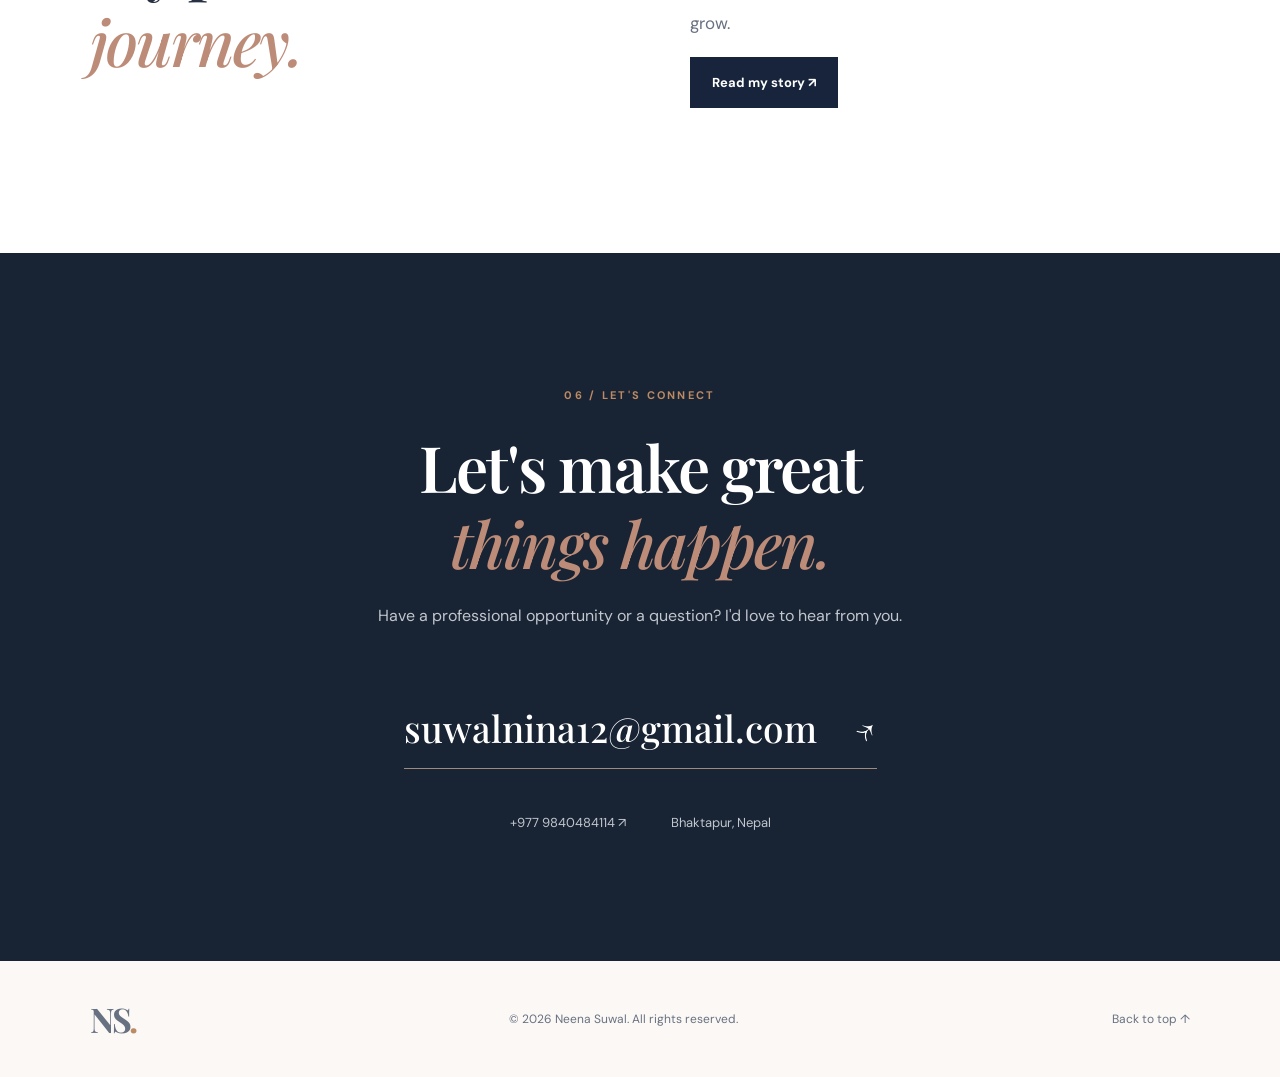
==== commit eb68bc40: "Add files via upload" ====
--- a/index.html
+++ b/index.html
@@ -3,9 +3,9 @@
 <head>
 <meta charset="UTF-8"><meta name="viewport" content="width=device-width,initial-scale=1"><meta name="description" content="Neena Suwal — Finance, Administration and Customer Support Professional based in Bhaktapur, Nepal."><meta name="theme-color" content="#101827"><title>Neena Suwal | Finance & Operations Professional</title>
 <link rel="icon" type="image/png" href="neena-logo.png"><link rel="preconnect" href="https://fonts.googleapis.com"><link rel="preconnect" href="https://fonts.gstatic.com" crossorigin><link href="https://fonts.googleapis.com/css2?family=DM+Sans:wght@400;500;600;700&family=Playfair+Display:wght@500;600;700&display=swap" rel="stylesheet"><link rel="stylesheet" href="style.css">
-</head>
+<script src="site-config.js"></script><script src="site-content.js" defer></script></head>
 <body>
-<header class="nav"><a class="brand brand-logo" href="#home" aria-label="Neena Suwal home"><img src="neena-logo.png" alt="Neena Suwal logo"></a><button class="menu" aria-label="Toggle navigation" aria-expanded="false">☰</button><nav id="navlinks"><a href="#about">About</a><a href="#experience">Experience</a><a href="#education">Education</a><a href="#skills">Skills</a><a href="Neena-Suwal-CV.pdf" download="Neena-Suwal-CV.pdf">↓ Download CV</a><a class="nav-cta" href="#contact">Get in touch ↗</a></nav></header>
+<header class="nav"><a class="brand brand-logo" href="#home" aria-label="Neena Suwal home"><img src="neena-logo.png" alt="Neena Suwal logo"></a><button class="menu" aria-label="Toggle navigation" aria-expanded="false">☰</button><nav id="navlinks"><a href="#about">About</a><a href="#experience">Experience</a><a href="#education">Education</a><a href="#skills">Skills</a><a href="blog.html">Blog</a><a href="Neena-Suwal-CV.pdf" download="Neena-Suwal-CV.pdf">↓ Download CV</a><a class="nav-cta" href="#contact">Get in touch ↗</a></nav></header>
 <main>
 <section id="home" class="hero"><div class="hero-content reveal"><span class="eyebrow"><span class="dot"></span> FINANCE · OPERATIONS · CUSTOMER EXPERIENCE</span><h1>Hi, I'm <em>Neena</em><br>Suwal<span class="period">.</span></h1><p class="hero-sub">A detail-oriented finance, administration and customer support professional who brings clarity to complex processes and care to every customer interaction.</p><div class="actions"><a class="btn primary" href="#experience">Explore my experience <span>↗</span></a><a class="btn ghost" href="mailto:suwalnina12@gmail.com">Let's connect ↗</a><a class="btn cv-download" href="Neena-Suwal-CV.pdf" download="Neena-Suwal-CV.pdf" type="application/pdf" aria-label="Download Neena Suwal CV as PDF">↓ Download CV</a></div><div class="hero-meta"><span>⌖ Bhaktapur, Nepal</span><span>✦ BBA Graduate</span></div></div><div class="hero-art" aria-hidden="true"><div class="orb orb1"></div><div class="orb orb2"></div><div class="art-card portrait-card"><img class="hero-portrait" src="neena-photo.jpg" alt="Neena Suwal seated outdoors" loading="eager" /></div><div class="floating-tag">✦ Detail-driven</div></div></section>
 <div class="ticker" aria-hidden="true"><div>FINANCIAL RECONCILIATION <span>✦</span> CUSTOMER SUPPORT <span>✦</span> ADMINISTRATION <span>✦</span> TRANSACTION MONITORING <span>✦</span> FINANCIAL RECONCILIATION <span>✦</span> CUSTOMER SUPPORT <span>✦</span></div></div>
@@ -13,10 +13,11 @@
 <section id="experience" class="section experience"><div class="section-heading reveal"><span class="label">02 / PROFESSIONAL JOURNEY</span><h2>Experience that<br><em>makes an impact.</em></h2></div><div class="timeline"><article class="job reveal"><div class="job-date">MAR 2025 — PRESENT</div><div class="job-main"><span class="current">● CURRENT ROLE</span><h3>Finance, Administration &<br>Customer Support Officer</h3><p class="company">DevanaSoft Pvt. Ltd. <span>· Gatthaghar, Bhaktapur</span></p><ul><li>Support customers via phone, email and chat, including payment issues, transfers and transaction disputes.</li><li>Perform daily financial reconciliations and investigate discrepancies with internal teams.</li><li>Monitor transactions, process fund transfers and maintain accurate financial and administrative records.</li><li>Coordinate with finance, operations and technical teams to improve service quality.</li></ul></div></article><article class="job reveal"><div class="job-date">OCT 2023 — FEB 2025</div><div class="job-main"><h3>Accountant</h3><p class="company">Bhaiya Pukhu Coffee Shop <span>· Siddhapokhari, Bhaktapur</span></p><ul><li>Maintained accounting records for sales, purchases, expenses and cash transactions.</li><li>Managed accounts payable and receivable, bookkeeping and financial reporting.</li><li>Handled billing inquiries and supported accurate payment-related documentation.</li></ul></div></article></div></section>
 <section id="education" class="section education"><div class="section-heading reveal"><span class="label">03 / EDUCATION</span><h2>Built on a strong<br><em>foundation.</em></h2></div><div class="edu-grid"><article class="edu-card reveal"><span class="edu-year">2022 — 2025</span><div class="edu-icon">✧</div><h3>Bachelor of Business Administration</h3><p>Shubhashree College of Management</p><span class="edu-place">Kathmandu, Nepal</span></article><article class="edu-card reveal"><span class="edu-year">2019 — 2022</span><div class="edu-icon">✧</div><h3>+2 Management</h3><p>Khwopa Secondary School</p><span class="edu-place">Bhaktapur, Nepal</span></article></div></section>
 <section id="skills" class="section skills"><div class="section-heading reveal"><span class="label">04 / EXPERTISE</span><h2>The skills behind<br><em>the work.</em></h2></div><div class="skills-grid reveal"><div class="skill-group"><span class="skill-num">01</span><h3>Finance & Operations</h3><div class="skill-tags"><span>Financial reconciliation</span><span>Transaction monitoring</span><span>Fund transfer support</span><span>Accounting records</span><span>Financial documentation</span></div></div><div class="skill-group"><span class="skill-num">02</span><h3>Customer & Administration</h3><div class="skill-tags"><span>Customer support</span><span>Conflict resolution</span><span>Administrative support</span><span>Team collaboration</span><span>Communication</span></div></div><div class="skill-group"><span class="skill-num">03</span><h3>Tools & Technology</h3><div class="skill-tags"><span>Microsoft Excel</span><span>Microsoft Word</span><span>PowerPoint</span><span>Tally ERP</span><span>Data entry</span></div></div><div class="skill-group"><span class="skill-num">04</span><h3>Languages & Strengths</h3><div class="skill-tags"><span>Nepali · Native</span><span>English · Professional working</span><span>Problem solving</span><span>Time management</span><span>Attention to detail</span></div></div></div></section>
-<section id="contact" class="contact section"><span class="label reveal">05 / LET'S CONNECT</span><h2 class="reveal">Let's make great<br><em>things happen.</em></h2><p class="reveal">Have a professional opportunity or a question? I'd love to hear from you.</p><a class="contact-email reveal" href="mailto:suwalnina12@gmail.com">suwalnina12@gmail.com <span>↗</span></a><div class="contact-details reveal"><a href="tel:+9779840484114">+977 9840484114 ↗</a><span>Bhaktapur, Nepal</span></div></section>
+<section id="blog" class="section about"><div class="section-heading reveal"><span class="label">05 / JOURNAL</span><h2>My professional<br><em>journey.</em></h2></div><div class="about-body reveal"><p>From accounting and bookkeeping to finance operations and customer support, each role has shaped the way I work and grow.</p><a class="btn primary" href="blog.html">Read my story ↗</a></div></section>
+<section id="contact" class="contact section"><span class="label reveal">06 / LET'S CONNECT</span><h2 class="reveal">Let's make great<br><em>things happen.</em></h2><p class="reveal">Have a professional opportunity or a question? I'd love to hear from you.</p><a class="contact-email reveal" href="mailto:suwalnina12@gmail.com">suwalnina12@gmail.com <span>↗</span></a><div class="contact-details reveal"><a href="tel:+9779840484114">+977 9840484114 ↗</a><span>Bhaktapur, Nepal</span></div></section>
 </main><footer><a href="#home" class="brand">NS<span>.</span></a><span>© <span id="year"></span> Neena Suwal. All rights reserved.</span><a href="#home">Back to top ↑</a></footer>
 <!-- WhatsApp contact: verify this phone number is registered on WhatsApp before publishing. -->
 <a class="whatsapp-chat" href="https://wa.me/9779840484114?text=Hello%20Neena%2C%20I%20visited%20your%20portfolio%20website." target="_blank" rel="noopener noreferrer" aria-label="Message Neena on WhatsApp"><span aria-hidden="true">✆</span><span>WhatsApp</span></a>
-<script src="chat-config.js"></script>
+<script src="botpress-config.js"></script>
 <script src="script.js"></script>
 </body></html>
--- a/style.css
+++ b/style.css
@@ -27,3 +27,16 @@
 .portrait-card{padding:0;overflow:hidden;background:#e9ded1;transform:rotate(-3deg);border-radius:10px;box-shadow:25px 30px 0 #e5d9cb}
 .hero-portrait{display:block;width:100%;height:100%;object-fit:cover;object-position:center 45%}
 @media(max-width:580px){.portrait-card{width:min(78vw,300px);height:340px}.hero-art{height:420px}}
+
+/* Place WhatsApp above Botpress's floating chat launcher on mobile and desktop. */
+body.botpress-enabled .whatsapp-chat{bottom:105px}
+@media(max-width:580px){body.botpress-enabled .whatsapp-chat{bottom:100px}}
+
+/* Neena Studio live color controls */
+:root{--studio-primary:#17243b;--studio-accent:#bd8c78;--studio-background:#fbf8f5;--studio-text:#273143}
+body{color:var(--studio-text)}
+.hero,.about,.experience,.education,.skills,.contact{--ns-accent:var(--studio-accent)}
+.hero em,.section-heading em,.contact h2 em,.period{color:var(--studio-accent)!important}
+.btn.primary,.nav-cta{background:var(--studio-primary)!important}
+body{background-color:var(--studio-background)}
+.neena-edit-mode [data-neena-selected],.neena-edit-mode h1:hover,.neena-edit-mode h2:hover,.neena-edit-mode p:hover,.neena-edit-mode h3:hover{outline:2px dashed var(--studio-accent);outline-offset:4px;cursor:pointer}
